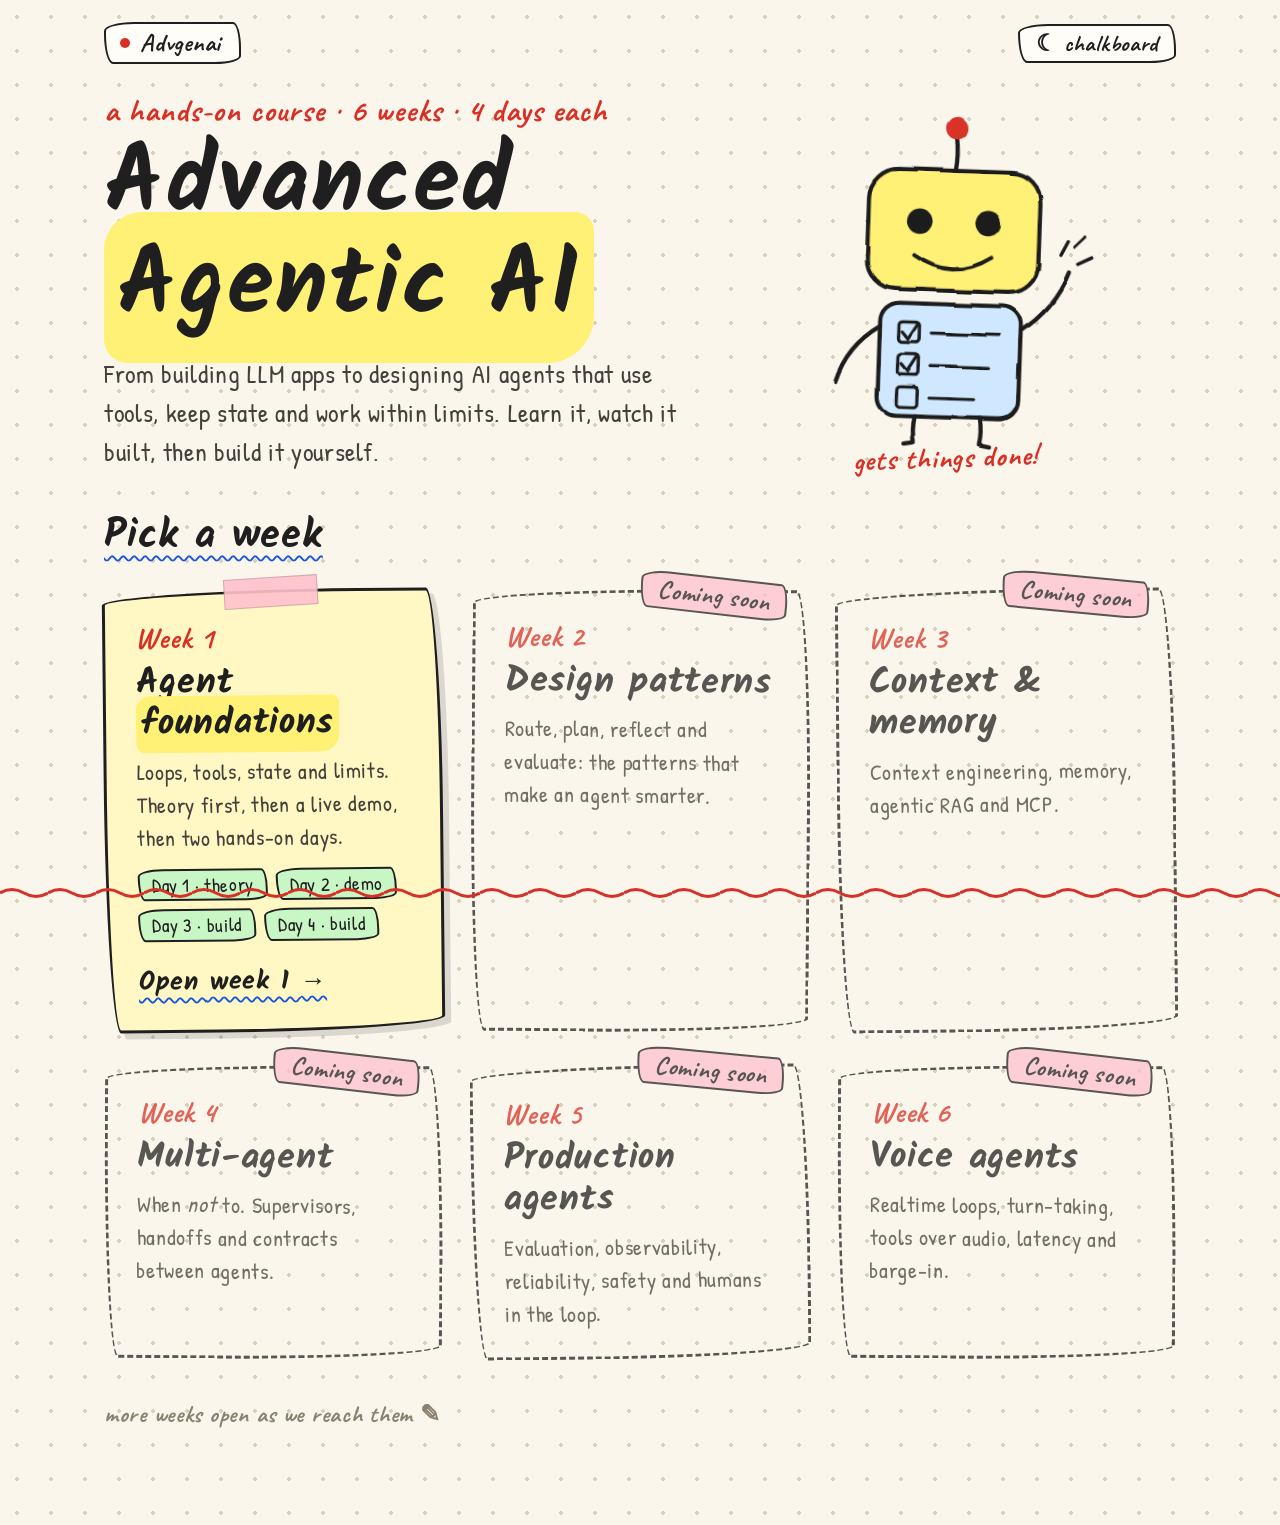
==== index.html @ 11aaff11 "first commit" ====
<!DOCTYPE html>
<html lang="en">
<head>
<meta charset="UTF-8">
<meta name="viewport" content="width=device-width, initial-scale=1">
<title>Advgenai · Advanced Agentic AI</title>
<meta name="description" content="A hands-on course: build AI agents that use tools, keep state and work within limits.">
<link rel="preconnect" href="https://fonts.googleapis.com">
<link rel="preconnect" href="https://fonts.gstatic.com" crossorigin>
<link href="https://fonts.googleapis.com/css2?family=Kalam:wght@400;700&family=Patrick+Hand&family=Caveat:wght@500;700&display=swap" rel="stylesheet">
<link rel="stylesheet" href="assets/css/site.css">
<script>try{if(localStorage.getItem("deck-theme")==="dark")document.documentElement.setAttribute("data-theme","dark")}catch(e){}</script>
</head>
<body>
<!-- makes the robot's lines look hand-drawn -->
<svg width="0" height="0" style="position:absolute" aria-hidden="true"><defs>
  <filter id="rough" x="-5%" y="-5%" width="110%" height="110%">
    <feTurbulence type="fractalNoise" baseFrequency="0.02" numOctaves="2" seed="7" result="noise"/>
    <feDisplacementMap in="SourceGraphic" in2="noise" scale="4" xChannelSelector="R" yChannelSelector="G"/>
  </filter>
</defs></svg>
<div class="wrap">
  <header class="top">
    <a class="brand" href="index.html"><span class="dot"></span>Advgenai</a>
    <button class="theme" id="theme" type="button" aria-label="Switch between paper and chalkboard">☾ chalkboard</button>
  </header>

  <section class="hero">
    <div>
      <p class="note">a hands-on course · 6 weeks · 4 days each</p>
      <h1>Advanced <mark>Agentic AI</mark></h1>
      <p class="lede">From building LLM apps to designing AI agents that use tools, keep state and work within limits. Learn it, watch it built, then build it yourself.</p>
    </div>
    <svg class="doodle" viewBox="0 0 420 440" aria-hidden="true">
      <g filter="url(#rough)">
        <path class="ink" d="M210 52 Q213 72 210 92"/>
        <circle class="fill-r" cx="210" cy="42" r="13"/>
        <rect class="fill-y" x="110" y="92" width="200" height="140" rx="34"/>
        <rect class="ink" x="110" y="92" width="200" height="140" rx="34"/>
        <circle class="dot" cx="170" cy="152" r="15"/>
        <circle class="dot" cx="250" cy="152" r="15"/>
        <path class="ink" d="M165 192 Q210 222 255 192"/>
        <rect class="fill-b" x="128" y="248" width="164" height="132" rx="22"/>
        <rect class="ink" x="128" y="248" width="164" height="132" rx="22"/>
        <rect class="ink" x="150" y="270" width="24" height="24" rx="4" style="stroke-width:4"/>
        <path class="ink" d="M154 282 L161 290 L172 272" style="stroke-width:4"/>
        <line class="ink" x1="188" y1="282" x2="268" y2="282" style="stroke-width:4"/>
        <rect class="ink" x="150" y="308" width="24" height="24" rx="4" style="stroke-width:4"/>
        <path class="ink" d="M154 320 L161 328 L172 310" style="stroke-width:4"/>
        <line class="ink" x1="188" y1="320" x2="256" y2="320" style="stroke-width:4"/>
        <rect class="ink" x="150" y="346" width="24" height="24" rx="4" style="stroke-width:4"/>
        <line class="ink" x1="188" y1="358" x2="240" y2="358" style="stroke-width:4"/>
        <path class="ink" d="M128 276 Q90 300 78 342"/>
        <path class="ink" d="M292 276 Q330 250 346 206"/>
        <path class="ink" d="M336 186 l8 -16 M356 196 l16 -8 M352 176 l12 -12" style="stroke-width:4"/>
        <path class="ink" d="M172 380 Q169 395 172 410 L160 412"/>
        <path class="ink" d="M248 380 Q251 395 248 410 L260 412"/>
      </g>
      <text x="210" y="438" style="font-size:34px;text-anchor:middle" transform="rotate(-4 210 438)">gets things done!</text>
    </svg>
  </section>

  <h2 class="section"><span>Pick a week</span></h2>
  <div class="grid">
    <a class="card ready" href="week-1/index.html">
      <span class="tag">Week 1</span>
      <h3>Agent <mark>foundations</mark></h3>
      <p>Loops, tools, state and limits. Theory first, then a live demo, then two hands-on days.</p>
      <ul class="chips"><li>Day 1 · theory</li><li>Day 2 · demo</li><li>Day 3 · build</li><li>Day 4 · build</li></ul>
      <span class="go">Open week 1 →</span>
    </a>
    <div class="card locked" aria-disabled="true">
      <span class="soon">Coming soon</span>
      <span class="tag">Week 2</span>
      <h3>Design patterns</h3>
      <p>Route, plan, reflect and evaluate: the patterns that make an agent smarter.</p>
    </div>
    <div class="card locked" aria-disabled="true">
      <span class="soon">Coming soon</span>
      <span class="tag">Week 3</span>
      <h3>Context &amp; memory</h3>
      <p>Context engineering, memory, agentic RAG and MCP.</p>
    </div>
    <div class="card locked" aria-disabled="true">
      <span class="soon">Coming soon</span>
      <span class="tag">Week 4</span>
      <h3>Multi-agent</h3>
      <p>When <i>not</i> to. Supervisors, handoffs and contracts between agents.</p>
    </div>
    <div class="card locked" aria-disabled="true">
      <span class="soon">Coming soon</span>
      <span class="tag">Week 5</span>
      <h3>Production agents</h3>
      <p>Evaluation, observability, reliability, safety and humans in the loop.</p>
    </div>
    <div class="card locked" aria-disabled="true">
      <span class="soon">Coming soon</span>
      <span class="tag">Week 6</span>
      <h3>Voice agents</h3>
      <p>Realtime loops, turn-taking, tools over audio, latency and barge-in.</p>
    </div>
  </div>
  <p class="foot">more weeks open as we reach them ✎</p>
</div>
<script src="assets/js/site.js"></script>
</body>
</html>
---- assets/css/site.css ----
/* ===========================================================
   Advgenai site pages (home + week pages): the same hand-drawn
   "sketch" look as the slide decks, in a normal scrolling page.
   Paper by default. The ☾ button switches to the chalkboard.
   =========================================================== */
:root {
  --ls: 0.03em;                    /* letter spacing: a little more than normal, so the handwriting fonts breathe */
  --bg: #faf6ec;
  --text: #1f1f1f;
  --muted: #45413a;
  --soft: #8a8170;
  --dots: #d8cfbd;
  --surface: #fffdf7;
  --line: #1f1f1f;
  --hl-yellow: #fff176;
  --hl-yellow-soft: #fff8c4;
  --hl-pink: #ffc1cc;
  --hl-green: #c8f7c5;
  --hl-blue: #cfe8ff;
  --pen-red: #d93025;
  --pen-blue: #1a56db;
  --colab: #ffa94d;
  --shadow: rgba(31, 31, 31, 0.14);
  --wobble: 255px 15px 225px 15px / 15px 225px 15px 255px;
  --wobble-s: 30px 8px 26px 9px / 9px 26px 8px 30px;
  --font-display: "Kalam", "Comic Sans MS", cursive;
  --font-body: "Patrick Hand", "Comic Sans MS", cursive;
  --font-note: "Caveat", "Comic Sans MS", cursive;
}
:root[data-theme="dark"] {          /* chalkboard */
  --bg: #26332d;
  --text: #f4f1e8;
  --muted: #d3dbd4;
  --soft: #9fb0a4;
  --dots: rgba(255, 255, 255, 0.07);
  --surface: rgba(255, 255, 255, 0.05);
  --line: #f4f1e8;
  --hl-yellow: rgba(255, 241, 118, 0.38);
  --hl-yellow-soft: rgba(255, 241, 118, 0.14);
  --hl-pink: rgba(255, 145, 170, 0.4);
  --hl-green: rgba(140, 240, 150, 0.3);
  --hl-blue: rgba(120, 190, 255, 0.24);
  --pen-red: #ff8a80;
  --pen-blue: #82b1ff;
  --colab: #e8913a;
  --shadow: rgba(0, 0, 0, 0.3);
}

* { box-sizing: border-box; margin: 0; padding: 0; }
html { scroll-behavior: smooth; }
body {
  font-family: var(--font-body); font-size: 22px; line-height: 1.5; letter-spacing: var(--ls); color: var(--text);
  background: radial-gradient(circle, var(--dots) 1.6px, transparent 1.9px) 0 0 / 34px 34px, var(--bg);
  min-height: 100vh;
}
/* the wavy red pen line along the bottom, like the slides */
body::after {
  content: ""; position: fixed; left: 0; right: 0; bottom: 0; height: 14px; pointer-events: none; z-index: 5;
  background: url("data:image/svg+xml,%3Csvg xmlns='http://www.w3.org/2000/svg' width='48' height='14'%3E%3Cpath d='M0 7 Q12 0 24 7 T48 7' fill='none' stroke='%23d93025' stroke-width='3'/%3E%3C/svg%3E") repeat-x;
}
.wrap { max-width: 1120px; margin: 0 auto; padding: 22px 24px 96px; }
a { color: inherit; }
a:focus-visible, button:focus-visible { outline: 3px solid var(--pen-blue); outline-offset: 4px; }

/* ---------- top bar ---------- */
.top { display: flex; justify-content: space-between; align-items: center; gap: 12px; flex-wrap: wrap; }
.brand {
  display: inline-flex; align-items: center; gap: 10px; text-decoration: none; color: var(--text);
  font: 700 25px var(--font-note); letter-spacing: var(--ls);
  border: 2px solid var(--line); border-radius: var(--wobble-s); background: var(--surface); padding: 3px 18px 3px 14px;
}
.brand .dot { width: 10px; height: 10px; border-radius: 50%; background: var(--pen-red); }
.theme {
  font: 700 23px var(--font-note); letter-spacing: var(--ls); cursor: pointer; color: var(--text);
  border: 2px solid var(--line); border-radius: var(--wobble-s); background: var(--surface); padding: 3px 16px;
}
.theme:hover { background: var(--hl-yellow-soft); }

/* ---------- type ---------- */
h1, h2, h3 { font-family: var(--font-display); font-weight: 700; letter-spacing: 0.02em; }
mark {
  background: var(--hl-yellow); color: inherit; padding: 0 0.14em; border-radius: 0.4em 0.2em 0.5em 0.25em;
  -webkit-box-decoration-break: clone; box-decoration-break: clone;
}
.note { font: 700 32px var(--font-note); letter-spacing: var(--ls); color: var(--pen-red); }
.lede { font-size: 26px; color: var(--muted); max-width: 640px; margin-top: 14px; }
.section { font-size: 40px; margin: 38px 0 20px; line-height: 1.15; }
.section span { text-decoration: underline wavy var(--pen-blue); text-decoration-thickness: 2px; text-underline-offset: 8px; }

/* ---------- hero ---------- */
.hero { display: grid; grid-template-columns: 1.35fr 1fr; gap: 20px; align-items: center; padding: 26px 0 4px; }
.hero h1 { font-size: clamp(46px, 7.4vw, 96px); line-height: 1.08; margin-top: 4px; }
.hero .doodle { width: min(100%, 360px); height: auto; justify-self: center; display: block; transform: rotate(2deg); }
.hero.small { grid-template-columns: 1fr auto; }
.hero.small h1 { font-size: clamp(40px, 6vw, 72px); }
.hero.small .doodle { width: 190px; }
.back { display: inline-block; margin: 6px 0 4px; font: 700 26px var(--font-note); letter-spacing: var(--ls); color: var(--pen-blue); text-decoration: none; }
.back:hover { text-decoration: underline wavy; }

/* ---------- cards ---------- */
.grid { display: grid; gap: 34px 28px; grid-template-columns: repeat(auto-fit, minmax(300px, 1fr)); padding-top: 10px; }
.days { grid-template-columns: repeat(auto-fit, minmax(420px, 1fr)); }
.card {
  position: relative; display: flex; flex-direction: column; gap: 10px; padding: 30px 30px 26px;
  background: var(--surface); border: 3px solid var(--line); border-radius: var(--wobble);
  color: var(--text); text-decoration: none; transition: transform 0.18s, box-shadow 0.18s;
  box-shadow: 6px 6px 0 var(--shadow);
}
.grid > .card:nth-child(odd) { transform: rotate(-0.6deg); }
.grid > .card:nth-child(even) { transform: rotate(0.5deg); }
.card.ready { background: var(--hl-yellow-soft); }
.card.ready::before {                       /* a strip of tape holding the card up */
  content: ""; position: absolute; top: -15px; left: 50%; width: 92px; height: 28px; transform: translateX(-50%) rotate(-3deg);
  background: var(--hl-pink); border: 1px solid rgba(0, 0, 0, 0.18); opacity: 0.9;
}
a.card.ready:hover, .card.ready:hover { transform: rotate(0deg) translateY(-5px); box-shadow: 9px 11px 0 var(--shadow); }
.card .tag { font: 700 30px var(--font-note); letter-spacing: var(--ls); color: var(--pen-red); line-height: 1; }
.card h3 { font-size: 36px; line-height: 1.15; }
.card p { font-size: 22px; color: var(--muted); }
.chips { list-style: none; display: flex; flex-wrap: wrap; gap: 8px; margin-top: 4px; }
.chips li { border: 2px solid var(--line); border-radius: var(--wobble-s); background: var(--hl-green); padding: 0 12px; font-size: 19px; }
.go { margin-top: auto; padding-top: 10px; font: 700 26px var(--font-display); letter-spacing: var(--ls); text-decoration: underline wavy var(--pen-blue); text-decoration-thickness: 2px; text-underline-offset: 7px; }

/* locked: not clickable, dashed and faded, with a "coming soon" sticker */
.card.locked { background: transparent; border-style: dashed; box-shadow: none; opacity: 0.74; cursor: not-allowed; }
.soon {
  position: absolute; top: -16px; right: 20px; transform: rotate(6deg); padding: 1px 16px;
  font: 700 25px var(--font-note); letter-spacing: var(--ls); color: var(--text);
  background: var(--hl-pink); border: 2px solid var(--line); border-radius: var(--wobble-s);
}

/* ---------- buttons ---------- */
.actions { display: flex; flex-wrap: wrap; gap: 14px; margin-top: 12px; }
.btn {
  display: inline-flex; align-items: center; gap: 8px; padding: 8px 22px; text-decoration: none; color: var(--text);
  font: 700 22px var(--font-display); letter-spacing: var(--ls); white-space: nowrap;
  border: 3px solid var(--line); border-radius: var(--wobble-s); box-shadow: 3px 3px 0 var(--line);
  transition: transform 0.14s, box-shadow 0.14s;
}
.btn.deck { background: var(--hl-yellow); }
.btn.colab { background: var(--colab); }
a.btn:hover { transform: translate(-2px, -2px) rotate(-1deg); box-shadow: 5px 5px 0 var(--line); }
a.btn:active { transform: translate(2px, 2px); box-shadow: 1px 1px 0 var(--line); }
.btn.off { opacity: 0.5; border-style: dashed; box-shadow: none; background: transparent; cursor: not-allowed; user-select: none; }

/* ---------- how-to box + footer ---------- */
.howto {
  margin-top: 46px; padding: 20px 28px; background: var(--hl-blue); border: 3px dashed var(--line); border-radius: var(--wobble);
}
.howto h3 { font-size: 30px; margin-bottom: 6px; }
.howto ol { padding-left: 28px; font-size: 22px; }
.howto li { margin: 4px 0; }
code { font-family: Consolas, "Courier New", monospace; font-size: 0.85em; letter-spacing: 0; background: var(--surface); border: 1px solid var(--line); border-radius: 6px; padding: 0 6px; }
.foot { margin-top: 40px; font: 700 24px var(--font-note); letter-spacing: var(--ls); color: var(--soft); }

/* ---------- doodle (the robot) ---------- */
.doodle { overflow: visible; }
.doodle .ink { fill: none; stroke: var(--text); stroke-width: 5; stroke-linecap: round; stroke-linejoin: round; }
.doodle .fill-y { fill: var(--hl-yellow); }
.doodle .fill-b { fill: var(--hl-blue); }
.doodle .fill-r { fill: var(--pen-red); }
.doodle .dot { fill: var(--text); }
.doodle text { font-family: var(--font-note); font-weight: 700; fill: var(--pen-red); letter-spacing: var(--ls); }

/* ---------- phones ---------- */
@media (max-width: 760px) {
  body { font-size: 20px; }
  .wrap { padding: 16px 16px 90px; }
  .hero, .hero.small { grid-template-columns: 1fr; }
  .hero .doodle { width: 220px; }
  .hero.small .doodle { display: none; }
  .days { grid-template-columns: 1fr; }
  .card { padding: 26px 22px 22px; }
  .card h3 { font-size: 32px; }
  .btn { font-size: 20px; padding: 8px 18px; }
}
@media (prefers-reduced-motion: reduce) { * { transition: none !important; scroll-behavior: auto !important; } }
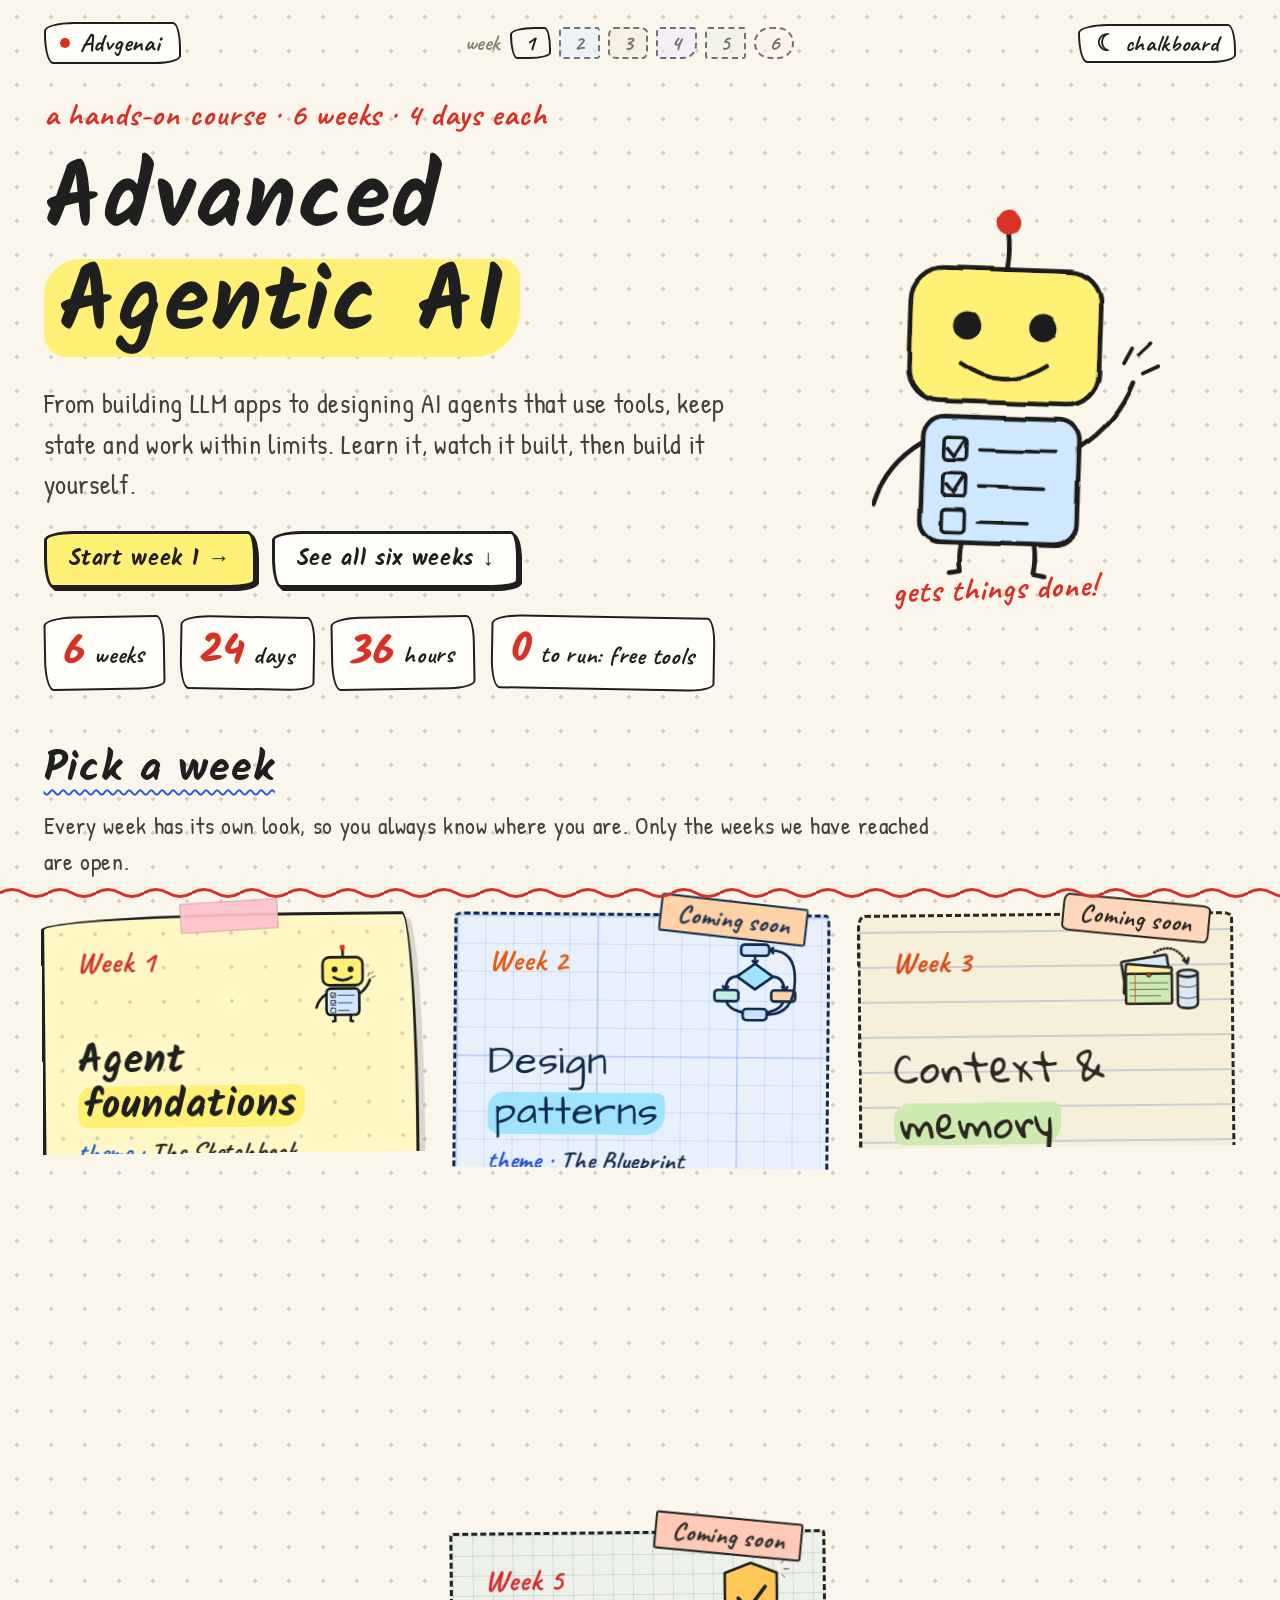
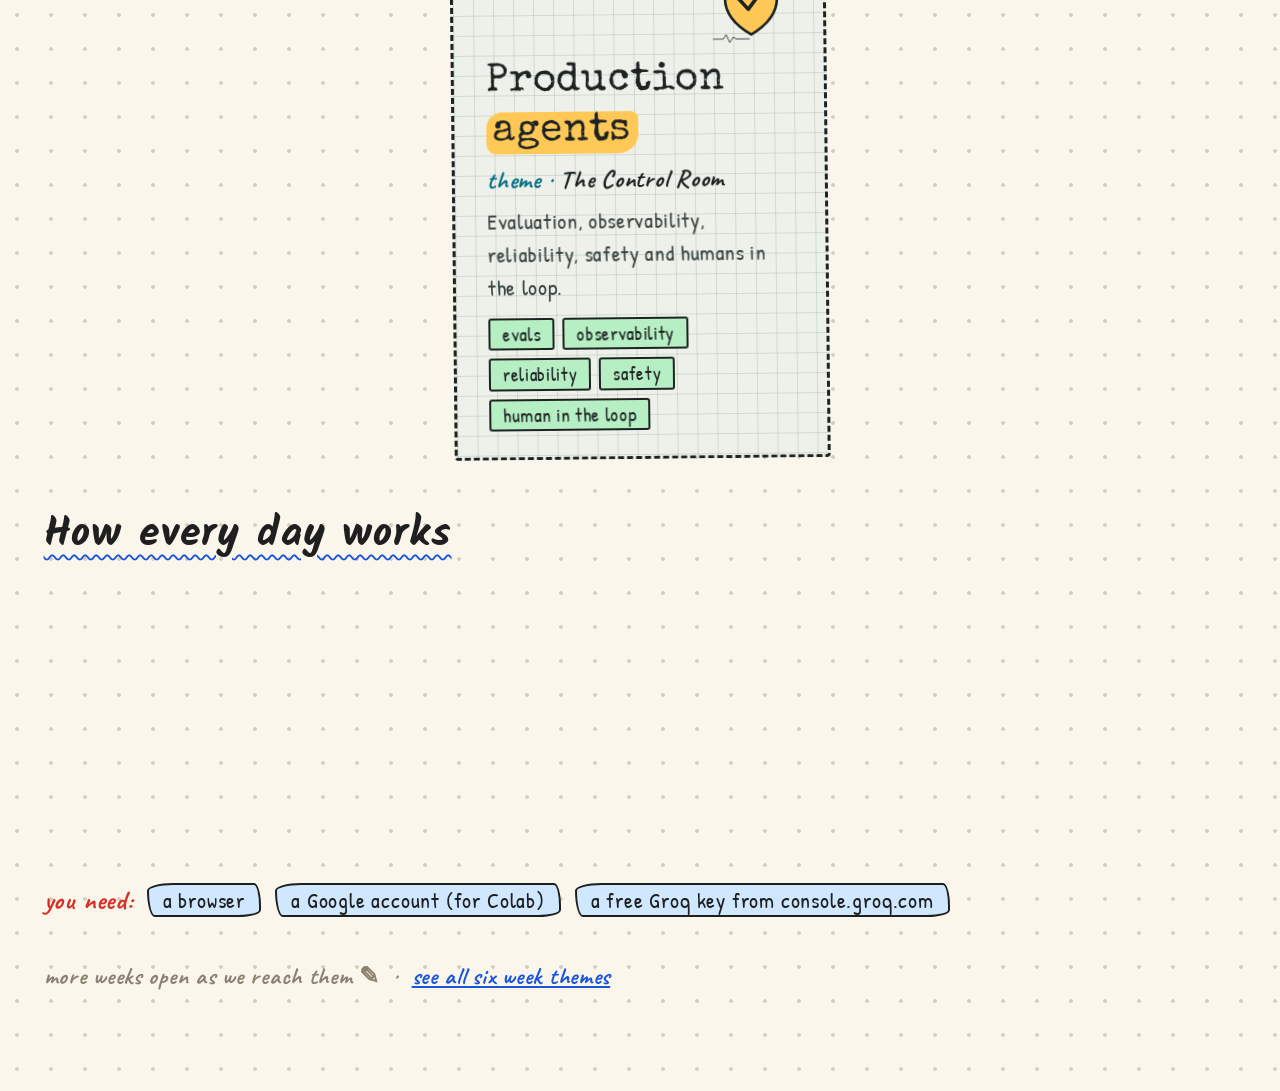
==== commit 39f134ea: "Add WEEK_RECIPE.md and themes.html for course week structure and design" ====
--- a/index.html
+++ b/index.html
@@ -4,15 +4,16 @@
 <meta charset="UTF-8">
 <meta name="viewport" content="width=device-width, initial-scale=1">
 <title>Advgenai · Advanced Agentic AI</title>
-<meta name="description" content="A hands-on course: build AI agents that use tools, keep state and work within limits.">
+<meta name="description" content="A hands-on course: build AI agents that use tools, keep state and work within limits. Six weeks, four days each.">
 <link rel="preconnect" href="https://fonts.googleapis.com">
 <link rel="preconnect" href="https://fonts.gstatic.com" crossorigin>
-<link href="https://fonts.googleapis.com/css2?family=Kalam:wght@400;700&family=Patrick+Hand&family=Caveat:wght@500;700&display=swap" rel="stylesheet">
+<link href="https://fonts.googleapis.com/css2?family=Kalam:wght@400;700&family=Patrick+Hand&family=Caveat:wght@500;700&family=Architects+Daughter&family=Gloria+Hallelujah&family=Permanent+Marker&family=Special+Elite&family=Gochi+Hand&display=swap" rel="stylesheet">
 <link rel="stylesheet" href="assets/css/site.css">
+<link rel="stylesheet" href="assets/css/themes.css">
 <script>try{if(localStorage.getItem("deck-theme")==="dark")document.documentElement.setAttribute("data-theme","dark")}catch(e){}</script>
 </head>
 <body>
-<!-- makes the robot's lines look hand-drawn -->
+<!-- makes the doodles' lines look hand-drawn -->
 <svg width="0" height="0" style="position:absolute" aria-hidden="true"><defs>
   <filter id="rough" x="-5%" y="-5%" width="110%" height="110%">
     <feTurbulence type="fractalNoise" baseFrequency="0.02" numOctaves="2" seed="7" result="noise"/>
@@ -22,6 +23,7 @@
 <div class="wrap">
   <header class="top">
     <a class="brand" href="index.html"><span class="dot"></span>Advgenai</a>
+    <nav class="weeks-nav" aria-label="Weeks"><span class="label">week</span><a class="wpill" data-week="1" href="week-1/index.html" title="Week 1 · Agent foundations">1</a><span class="wpill off" data-week="2" aria-disabled="true" title="Week 2 · Design patterns (coming soon)">2</span><span class="wpill off" data-week="3" aria-disabled="true" title="Week 3 · Context &amp; memory (coming soon)">3</span><span class="wpill off" data-week="4" aria-disabled="true" title="Week 4 · Multi-agent (coming soon)">4</span><span class="wpill off" data-week="5" aria-disabled="true" title="Week 5 · Production agents (coming soon)">5</span><span class="wpill off" data-week="6" aria-disabled="true" title="Week 6 · Voice agents (coming soon)">6</span></nav>
     <button class="theme" id="theme" type="button" aria-label="Switch between paper and chalkboard">☾ chalkboard</button>
   </header>
 
@@ -30,6 +32,16 @@
       <p class="note">a hands-on course · 6 weeks · 4 days each</p>
       <h1>Advanced <mark>Agentic AI</mark></h1>
       <p class="lede">From building LLM apps to designing AI agents that use tools, keep state and work within limits. Learn it, watch it built, then build it yourself.</p>
+      <div class="cta">
+        <a class="btn deck" href="week-1/index.html">Start week 1 →</a>
+        <a class="btn plain" href="#weeks">See all six weeks ↓</a>
+      </div>
+      <div class="stats">
+        <span class="stat"><b>6</b> weeks</span>
+        <span class="stat"><b>24</b> days</span>
+        <span class="stat"><b>36</b> hours</span>
+        <span class="stat"><b>0</b> to run: free tools</span>
+      </div>
     </div>
     <svg class="doodle" viewBox="0 0 420 440" aria-hidden="true">
       <g filter="url(#rough)">
@@ -60,47 +72,97 @@
     </svg>
   </section>
 
-  <h2 class="section"><span>Pick a week</span></h2>
+  <h2 class="section" id="weeks"><span>Pick a week</span></h2>
+  <p class="section-note">Every week has its own look, so you always know where you are. Only the weeks we have reached are open.</p>
   <div class="grid">
-    <a class="card ready" href="week-1/index.html">
-      <span class="tag">Week 1</span>
+    <a class="card ready" data-week="1" href="week-1/index.html">
+      <div class="head"><span class="tag">Week 1</span><span class="icon"><svg class="doodle" viewBox="0 0 420 440" aria-hidden="true">
+      <g filter="url(#rough)">
+        <path class="ink" d="M210 52 Q213 72 210 92"/>
+        <circle class="fill-r" cx="210" cy="42" r="13"/>
+        <rect class="fill-y" x="110" y="92" width="200" height="140" rx="34"/>
+        <rect class="ink" x="110" y="92" width="200" height="140" rx="34"/>
+        <circle class="dot" cx="170" cy="152" r="15"/>
+        <circle class="dot" cx="250" cy="152" r="15"/>
+        <path class="ink" d="M165 192 Q210 222 255 192"/>
+        <rect class="fill-b" x="128" y="248" width="164" height="132" rx="22"/>
+        <rect class="ink" x="128" y="248" width="164" height="132" rx="22"/>
+        <rect class="ink" x="150" y="270" width="24" height="24" rx="4" style="stroke-width:4"/>
+        <path class="ink" d="M154 282 L161 290 L172 272" style="stroke-width:4"/>
+        <line class="ink" x1="188" y1="282" x2="268" y2="282" style="stroke-width:4"/>
+        <rect class="ink" x="150" y="308" width="24" height="24" rx="4" style="stroke-width:4"/>
+        <path class="ink" d="M154 320 L161 328 L172 310" style="stroke-width:4"/>
+        <line class="ink" x1="188" y1="320" x2="256" y2="320" style="stroke-width:4"/>
+        <rect class="ink" x="150" y="346" width="24" height="24" rx="4" style="stroke-width:4"/>
+        <line class="ink" x1="188" y1="358" x2="240" y2="358" style="stroke-width:4"/>
+        <path class="ink" d="M128 276 Q90 300 78 342"/>
+        <path class="ink" d="M292 276 Q330 250 346 206"/>
+        <path class="ink" d="M336 186 l8 -16 M356 196 l16 -8 M352 176 l12 -12" style="stroke-width:4"/>
+        <path class="ink" d="M172 380 Q169 395 172 410 L160 412"/>
+        <path class="ink" d="M248 380 Q251 395 248 410 L260 412"/>
+      </g>
+      <text x="210" y="438" style="font-size:34px;text-anchor:middle" transform="rotate(-4 210 438)">gets things done!</text>
+    </svg></span></div>
       <h3>Agent <mark>foundations</mark></h3>
+      <p class="theme-line">theme · <b>The Sketchbook</b></p>
       <p>Loops, tools, state and limits. Theory first, then a live demo, then two hands-on days.</p>
-      <ul class="chips"><li>Day 1 · theory</li><li>Day 2 · demo</li><li>Day 3 · build</li><li>Day 4 · build</li></ul>
+      <ul class="chips"><li>LLM → workflow → agent</li><li>tools</li><li>state &amp; limits</li><li>retries</li><li>citations</li></ul>
       <span class="go">Open week 1 →</span>
     </a>
-    <div class="card locked" aria-disabled="true">
+    <div class="card locked" data-week="2" aria-disabled="true">
       <span class="soon">Coming soon</span>
-      <span class="tag">Week 2</span>
-      <h3>Design patterns</h3>
+      <div class="head"><span class="tag">Week 2</span><span class="icon"><svg class="doodle" viewBox="0 0 420 440" aria-hidden="true"><g filter="url(#rough)"><rect class="fill-b" x="140" y="18" width="140" height="56" rx="18"/><rect class="ink" x="140" y="18" width="140" height="56" rx="18"/><path class="ink" d="M210 74 L210 112"/><path class="ink" d="M198 100 L210 114 L222 100"/><path class="fill-y" d="M210 114 L300 178 L210 242 L120 178 Z"/><path class="ink" d="M210 114 L300 178 L210 242 L120 178 Z"/><path class="ink" d="M120 178 Q70 180 62 240"/><path class="ink" d="M50 228 L62 244 L76 230"/><path class="ink" d="M300 178 Q350 180 358 240"/><path class="ink" d="M346 228 L358 244 L372 230"/><rect class="fill-g" x="8" y="246" width="120" height="56" rx="16"/><rect class="ink" x="8" y="246" width="120" height="56" rx="16"/><rect class="fill-p" x="292" y="246" width="120" height="56" rx="16"/><rect class="ink" x="292" y="246" width="120" height="56" rx="16"/><path class="ink" d="M68 302 Q78 344 160 360"/><path class="ink" d="M352 302 Q342 344 260 360"/><rect class="fill-b" x="150" y="340" width="120" height="56" rx="18"/><rect class="ink" x="150" y="340" width="120" height="56" rx="18"/><path class="ink" d="M270 368 Q410 368 410 190 Q410 46 290 46"/><path class="ink" d="M300 34 L286 46 L300 60"/></g><text x="210" y="52" style="font-size:28px;text-anchor:middle">task</text><text x="210" y="188" style="font-size:28px;text-anchor:middle">route</text><text x="68" y="284" style="font-size:28px;text-anchor:middle">plan</text><text x="352" y="284" style="font-size:28px;text-anchor:middle">tools</text><text x="210" y="376" style="font-size:28px;text-anchor:middle">reflect</text><text x="210" y="434" style="font-size:34px;text-anchor:middle" transform="rotate(-3 210 434)">patterns, not magic!</text></svg></span></div>
+      <h3>Design <mark>patterns</mark></h3>
+      <p class="theme-line">theme · <b>The Blueprint</b></p>
       <p>Route, plan, reflect and evaluate: the patterns that make an agent smarter.</p>
+      <ul class="chips"><li>routing</li><li>planning</li><li>reflection</li><li>evaluation</li></ul>
     </div>
-    <div class="card locked" aria-disabled="true">
+    <div class="card locked" data-week="3" aria-disabled="true">
       <span class="soon">Coming soon</span>
-      <span class="tag">Week 3</span>
-      <h3>Context &amp; memory</h3>
+      <div class="head"><span class="tag">Week 3</span><span class="icon"><svg class="doodle" viewBox="0 0 420 440" aria-hidden="true"><g filter="url(#rough)" transform="translate(0 24)"><g transform="rotate(-9 160 190)"><rect class="fill-b" x="40" y="70" width="230" height="150" rx="10"/><rect class="ink" x="40" y="70" width="230" height="150" rx="10"/></g><g transform="rotate(5 160 190)"><rect class="fill-g" x="40" y="110" width="230" height="150" rx="10"/><rect class="ink" x="40" y="110" width="230" height="150" rx="10"/></g><rect class="fill-y" x="46" y="150" width="230" height="150" rx="10"/><rect class="ink" x="46" y="150" width="230" height="150" rx="10"/><path class="ink" d="M66 196 H256 M66 228 H256 M66 260 H220" style="stroke-width:3"/><path class="ink" d="M92 150 V300" style="stroke:var(--pen-red);stroke-width:4"/><circle class="fill-r" cx="161" cy="156" r="11"/><circle class="ink" cx="161" cy="156" r="11" style="stroke-width:4"/><path class="fill-b" d="M305 150 V300 Q305 324 355 324 Q405 324 405 300 V150 Z"/><path class="ink" d="M305 150 V300 Q305 324 355 324 Q405 324 405 300 V150"/><ellipse class="fill-b" cx="355" cy="150" rx="50" ry="18"/><ellipse class="ink" cx="355" cy="150" rx="50" ry="18"/><path class="ink" d="M305 208 Q355 232 405 208 M305 264 Q355 288 405 264" style="stroke-width:4"/><path class="ink" d="M190 44 Q290 -14 352 96" style="stroke-dasharray:3 14"/><path class="ink" d="M334 84 L354 100 L360 74"/></g><text x="210" y="434" style="font-size:34px;text-anchor:middle" transform="rotate(-3 210 434)">remembers!</text></svg></span></div>
+      <h3>Context &amp; <mark>memory</mark></h3>
+      <p class="theme-line">theme · <b>The Index Cards</b></p>
       <p>Context engineering, memory, agentic RAG and MCP.</p>
+      <ul class="chips"><li>context engineering</li><li>memory</li><li>agentic RAG</li><li>MCP</li></ul>
     </div>
-    <div class="card locked" aria-disabled="true">
+    <div class="card locked" data-week="4" aria-disabled="true">
       <span class="soon">Coming soon</span>
-      <span class="tag">Week 4</span>
-      <h3>Multi-agent</h3>
+      <div class="head"><span class="tag">Week 4</span><span class="icon"><svg class="doodle" viewBox="0 0 420 440" aria-hidden="true"><g filter="url(#rough)"><path class="ink" d="M180 157 L114 284"/><path class="ink" d="M240 157 L306 284"/><path class="ink" d="M142 336 L278 336"/><line class="ink" x1="210" y1="36" x2="210" y2="14"/><circle class="fill-r" cx="210" cy="10" r="10"/><circle class="fill-y" cx="210" cy="100" r="64"/><circle class="ink" cx="210" cy="100" r="64"/><circle class="dot" cx="188" cy="92" r="9"/><circle class="dot" cx="232" cy="92" r="9"/><path class="ink" d="M184 122 Q210 146 236 122"/><circle class="fill-b" cx="90" cy="336" r="52"/><circle class="ink" cx="90" cy="336" r="52"/><circle class="dot" cx="72" cy="328" r="7"/><circle class="dot" cx="108" cy="328" r="7"/><path class="ink" d="M70 352 Q90 368 110 352" style="stroke-width:4"/><circle class="fill-g" cx="330" cy="336" r="52"/><circle class="ink" cx="330" cy="336" r="52"/><circle class="dot" cx="312" cy="328" r="7"/><circle class="dot" cx="348" cy="328" r="7"/><path class="ink" d="M310 352 Q330 368 350 352" style="stroke-width:4"/><ellipse class="fill-p" cx="210" cy="250" rx="42" ry="26"/><ellipse class="ink" cx="210" cy="250" rx="42" ry="26" style="stroke-width:4"/><path class="ink" d="M196 272 L188 290 L214 276" style="stroke-width:4"/><circle class="dot" cx="190" cy="250" r="4.5"/><circle class="dot" cx="210" cy="250" r="4.5"/><circle class="dot" cx="230" cy="250" r="4.5"/></g><text x="210" y="434" style="font-size:34px;text-anchor:middle" transform="rotate(-3 210 434)">teamwork!</text></svg></span></div>
+      <h3><mark>Multi</mark>-agent</h3>
+      <p class="theme-line">theme · <b>The Sticky Wall</b></p>
       <p>When <i>not</i> to. Supervisors, handoffs and contracts between agents.</p>
+      <ul class="chips"><li>when not to</li><li>supervisors</li><li>handoffs</li><li>contracts</li></ul>
     </div>
-    <div class="card locked" aria-disabled="true">
+    <div class="card locked" data-week="5" aria-disabled="true">
       <span class="soon">Coming soon</span>
-      <span class="tag">Week 5</span>
-      <h3>Production agents</h3>
+      <div class="head"><span class="tag">Week 5</span><span class="icon"><svg class="doodle" viewBox="0 0 420 440" aria-hidden="true"><g filter="url(#rough)"><path class="fill-y" d="M210 30 L340 80 L340 206 Q340 312 210 388 Q80 312 80 206 L80 80 Z"/><path class="ink" d="M210 30 L340 80 L340 206 Q340 312 210 388 Q80 312 80 206 L80 80 Z"/><path class="ink" d="M146 206 L196 262 L282 148" style="stroke-width:18"/><path class="ink" d="M362 34 l14 -14 M376 62 l24 0 M366 90 l14 14" style="stroke-width:4"/><path class="ink" d="M20 410 L70 410 L84 388 L102 428 L120 400 L134 410 L200 410" style="stroke-width:4"/></g><text x="210" y="434" style="font-size:34px;text-anchor:middle" transform="rotate(-3 210 434)">safe to ship!</text></svg></span></div>
+      <h3>Production <mark>agents</mark></h3>
+      <p class="theme-line">theme · <b>The Control Room</b></p>
       <p>Evaluation, observability, reliability, safety and humans in the loop.</p>
+      <ul class="chips"><li>evals</li><li>observability</li><li>reliability</li><li>safety</li><li>human in the loop</li></ul>
     </div>
-    <div class="card locked" aria-disabled="true">
+    <div class="card locked" data-week="6" aria-disabled="true">
       <span class="soon">Coming soon</span>
-      <span class="tag">Week 6</span>
-      <h3>Voice agents</h3>
+      <div class="head"><span class="tag">Week 6</span><span class="icon"><svg class="doodle" viewBox="0 0 420 440" aria-hidden="true"><g filter="url(#rough)"><rect class="fill-y" x="160" y="24" width="100" height="190" rx="50"/><rect class="ink" x="160" y="24" width="100" height="190" rx="50"/><path class="ink" d="M160 84 H260 M160 120 H260 M160 156 H260" style="stroke-width:3"/><path class="ink" d="M118 160 Q118 266 210 266 Q302 266 302 160"/><path class="ink" d="M210 266 V350"/><rect class="fill-b" x="140" y="350" width="140" height="28" rx="12"/><rect class="ink" x="140" y="350" width="140" height="28" rx="12"/><path class="ink" d="M92 106 Q68 148 92 190"/><path class="ink" d="M60 82 Q22 148 60 214"/><path class="ink" d="M328 106 Q352 148 328 190"/><path class="ink" d="M360 82 Q398 148 360 214"/></g><text x="210" y="434" style="font-size:34px;text-anchor:middle" transform="rotate(-3 210 434)">can talk!</text></svg></span></div>
+      <h3><mark>Voice</mark> agents</h3>
+      <p class="theme-line">theme · <b>The Recording Booth</b></p>
       <p>Realtime loops, turn-taking, tools over audio, latency and barge-in.</p>
+      <ul class="chips"><li>realtime loops</li><li>turn-taking</li><li>tools over audio</li><li>latency</li><li>barge-in</li></ul>
     </div>
   </div>
-  <p class="foot">more weeks open as we reach them ✎</p>
+
+  <h2 class="section"><span>How every day works</span></h2>
+  <div class="steps">
+    <div class="step"><span class="n">1</span><h3>Open the deck</h3>
+      <p>Follow the slides. Arrow keys move, <code>F</code> is fullscreen, <code>Q</code> shows the questions people usually ask, <code>T</code> switches paper and chalkboard.</p></div>
+    <div class="step"><span class="n">2</span><h3>Open in Colab</h3>
+      <p>One click opens the day's notebook in Google Colab. Nothing to install on your computer.</p></div>
+    <div class="step"><span class="n">3</span><h3>Run it top to bottom</h3>
+      <p>Add your key once under 🔑 <b>Secrets</b> (name it <code>GROQ_API_KEY</code>), then run the cells in order and read what prints.</p></div>
+  </div>
+  <p class="needs">you need: <span class="pill">a browser</span><span class="pill">a Google account (for Colab)</span><span class="pill">a free Groq key from console.groq.com</span></p>
+
+  <p class="foot">more weeks open as we reach them ✎ &nbsp;·&nbsp; <a href="themes.html">see all six week themes</a></p>
 </div>
 <script src="assets/js/site.js"></script>
 </body>
--- a/assets/css/site.css
+++ b/assets/css/site.css
@@ -1,17 +1,22 @@
 /* ===========================================================
-   Advgenai site pages (home + week pages): the same hand-drawn
-   "sketch" look as the slide decks, in a normal scrolling page.
+   Advgenai site pages (home, week pages, theme gallery): the same
+   hand-drawn "sketch" look as the slide decks, in a wide scrolling page.
    Paper by default. The ☾ button switches to the chalkboard.
+
+   Every week has its own look: see themes.css (loaded after this file).
+   This file only USES the theme variables, so it never changes per week.
    =========================================================== */
 :root {
   --ls: 0.03em;                    /* letter spacing: a little more than normal, so the handwriting fonts breathe */
+  --page-max: 1600px;              /* page width: raise it for a wider page */
+
+  /* Week 1 (The Sketchbook) is the default. themes.css overrides these per week. */
   --bg: #faf6ec;
   --text: #1f1f1f;
   --muted: #45413a;
   --soft: #8a8170;
   --dots: #d8cfbd;
   --surface: #fffdf7;
-  --line: #1f1f1f;
   --hl-yellow: #fff176;
   --hl-yellow-soft: #fff8c4;
   --hl-pink: #ffc1cc;
@@ -26,6 +31,13 @@
   --font-display: "Kalam", "Comic Sans MS", cursive;
   --font-body: "Patrick Hand", "Comic Sans MS", cursive;
   --font-note: "Caveat", "Comic Sans MS", cursive;
+  --dw: 700;                                                        /* display font weight (single-weight fonts use 400) */
+  --dlh: 1.12;                                                      /* display line height (tall handwriting fonts need more) */
+  --paper: radial-gradient(circle, var(--dots) 1.6px, transparent 1.9px);
+  --paper-size: 34px 34px;
+  --tape: var(--hl-pink);                                           /* the strip of tape on a ready card */
+  --edge: url("data:image/svg+xml,%3Csvg xmlns='http://www.w3.org/2000/svg' width='48' height='14'%3E%3Cpath d='M0 7 Q12 0 24 7 T48 7' fill='none' stroke='%23d93025' stroke-width='3'/%3E%3C/svg%3E") repeat-x;
+  --edge-h: 14px;                                                   /* the line along the bottom of the screen */
 }
 :root[data-theme="dark"] {          /* chalkboard */
   --bg: #26332d;
@@ -34,7 +46,6 @@
   --soft: #9fb0a4;
   --dots: rgba(255, 255, 255, 0.07);
   --surface: rgba(255, 255, 255, 0.05);
-  --line: #f4f1e8;
   --hl-yellow: rgba(255, 241, 118, 0.38);
   --hl-yellow-soft: rgba(255, 241, 118, 0.14);
   --hl-pink: rgba(255, 145, 170, 0.4);
@@ -50,128 +61,263 @@
 html { scroll-behavior: smooth; }
 body {
   font-family: var(--font-body); font-size: 22px; line-height: 1.5; letter-spacing: var(--ls); color: var(--text);
-  background: radial-gradient(circle, var(--dots) 1.6px, transparent 1.9px) 0 0 / 34px 34px, var(--bg);
+  background-color: var(--bg); background-image: var(--paper); background-size: var(--paper-size);
   min-height: 100vh;
 }
-/* the wavy red pen line along the bottom, like the slides */
+/* the line along the bottom: a red wave on week 1, hazard tape on week 5, sound bars on week 6 ... */
 body::after {
-  content: ""; position: fixed; left: 0; right: 0; bottom: 0; height: 14px; pointer-events: none; z-index: 5;
-  background: url("data:image/svg+xml,%3Csvg xmlns='http://www.w3.org/2000/svg' width='48' height='14'%3E%3Cpath d='M0 7 Q12 0 24 7 T48 7' fill='none' stroke='%23d93025' stroke-width='3'/%3E%3C/svg%3E") repeat-x;
-}
-.wrap { max-width: 1120px; margin: 0 auto; padding: 22px 24px 96px; }
+  content: ""; position: fixed; left: 0; right: 0; bottom: 0; height: var(--edge-h); pointer-events: none; z-index: 5;
+  background: var(--edge);
+}
+.wrap { max-width: var(--page-max); margin: 0 auto; padding: 22px clamp(18px, 3.4vw, 56px) 100px; }
 a { color: inherit; }
 a:focus-visible, button:focus-visible { outline: 3px solid var(--pen-blue); outline-offset: 4px; }
 
 /* ---------- top bar ---------- */
-.top { display: flex; justify-content: space-between; align-items: center; gap: 12px; flex-wrap: wrap; }
+.top { display: flex; justify-content: space-between; align-items: center; gap: 14px 22px; flex-wrap: wrap; }
 .brand {
   display: inline-flex; align-items: center; gap: 10px; text-decoration: none; color: var(--text);
   font: 700 25px var(--font-note); letter-spacing: var(--ls);
-  border: 2px solid var(--line); border-radius: var(--wobble-s); background: var(--surface); padding: 3px 18px 3px 14px;
+  border: 2px solid var(--text); border-radius: var(--wobble-s); background: var(--surface); padding: 3px 18px 3px 14px;
 }
 .brand .dot { width: 10px; height: 10px; border-radius: 50%; background: var(--pen-red); }
 .theme {
   font: 700 23px var(--font-note); letter-spacing: var(--ls); cursor: pointer; color: var(--text);
-  border: 2px solid var(--line); border-radius: var(--wobble-s); background: var(--surface); padding: 3px 16px;
+  border: 2px solid var(--text); border-radius: var(--wobble-s); background: var(--surface); padding: 3px 16px;
 }
 .theme:hover { background: var(--hl-yellow-soft); }
 
+/* the six week pills: each wears its own week's colours */
+.weeks-nav { display: flex; gap: 8px; flex-wrap: wrap; align-items: center; }
+.weeks-nav .label { font: 700 22px var(--font-note); letter-spacing: var(--ls); color: var(--soft); margin-right: 2px; }
+.wpill {
+  font: 700 22px var(--font-note); letter-spacing: var(--ls); line-height: 1.3; text-decoration: none;
+  color: var(--text); background: var(--bg); border: 2px solid var(--text); border-radius: var(--wobble-s); padding: 0 13px;
+}
+.wpill.cur { background: var(--hl-yellow); box-shadow: 3px 3px 0 var(--text); }
+a.wpill:hover { background: var(--hl-yellow-soft); transform: translateY(-2px); }
+.wpill.off { border-style: dashed; opacity: 0.62; cursor: not-allowed; }
+
 /* ---------- type ---------- */
-h1, h2, h3 { font-family: var(--font-display); font-weight: 700; letter-spacing: 0.02em; }
+h1, h2, h3 { font-family: var(--font-display); font-weight: var(--dw); letter-spacing: 0.02em; line-height: var(--dlh); }
 mark {
   background: var(--hl-yellow); color: inherit; padding: 0 0.14em; border-radius: 0.4em 0.2em 0.5em 0.25em;
   -webkit-box-decoration-break: clone; box-decoration-break: clone;
 }
-.note { font: 700 32px var(--font-note); letter-spacing: var(--ls); color: var(--pen-red); }
-.lede { font-size: 26px; color: var(--muted); max-width: 640px; margin-top: 14px; }
-.section { font-size: 40px; margin: 38px 0 20px; line-height: 1.15; }
+/* in headings the highlighter is a slim band around the word instead of the font's full height */
+h1 mark, h2 mark, h3 mark, .big mark {
+  display: inline-block; line-height: 0.95; padding: 0.03em 0.16em 0.08em;
+}
+.note { position: relative; z-index: 1; font: 700 32px var(--font-note); letter-spacing: var(--ls); color: var(--pen-red); }   /* z-index: the heading's highlighter never covers it */
+.lede { font-size: 27px; color: var(--muted); max-width: 820px; margin-top: 26px; }
+.section { font-size: 42px; margin: 52px 0 22px; }
 .section span { text-decoration: underline wavy var(--pen-blue); text-decoration-thickness: 2px; text-underline-offset: 8px; }
+.section-note { margin: -8px 0 22px; font-size: 24px; color: var(--muted); max-width: 900px; }
 
 /* ---------- hero ---------- */
-.hero { display: grid; grid-template-columns: 1.35fr 1fr; gap: 20px; align-items: center; padding: 26px 0 4px; }
-.hero h1 { font-size: clamp(46px, 7.4vw, 96px); line-height: 1.08; margin-top: 4px; }
-.hero .doodle { width: min(100%, 360px); height: auto; justify-self: center; display: block; transform: rotate(2deg); }
+.hero { display: grid; grid-template-columns: 1.5fr 1fr; gap: 28px; align-items: center; padding: 30px 0 4px; }
+.hero h1 { font-size: clamp(48px, 7.2vw, 112px); line-height: var(--dlh); margin-top: 16px; }
+.hero .doodle { width: min(100%, 400px); height: auto; justify-self: center; display: block; transform: rotate(2deg); }
 .hero.small { grid-template-columns: 1fr auto; }
-.hero.small h1 { font-size: clamp(40px, 6vw, 72px); }
-.hero.small .doodle { width: 190px; }
+.hero.small h1 { font-size: clamp(42px, 6vw, 84px); }
+.hero.small .doodle { width: 230px; }
 .back { display: inline-block; margin: 6px 0 4px; font: 700 26px var(--font-note); letter-spacing: var(--ls); color: var(--pen-blue); text-decoration: none; }
 .back:hover { text-decoration: underline wavy; }
+.cta { display: flex; flex-wrap: wrap; gap: 16px; margin-top: 26px; }
+.stats { display: flex; flex-wrap: wrap; gap: 14px 16px; margin-top: 28px; }
+.stat {
+  display: inline-flex; align-items: baseline; gap: 8px; padding: 2px 18px 4px; background: var(--surface);
+  border: 2px solid var(--text); border-radius: var(--wobble-s); font: 700 25px var(--font-note); letter-spacing: var(--ls);
+}
+.stat b { font: var(--dw) 40px var(--font-display); color: var(--pen-red); letter-spacing: 0; }
+.stat:nth-child(odd) { transform: rotate(-1deg); }
+.stat:nth-child(even) { transform: rotate(1deg); }
 
 /* ---------- cards ---------- */
-.grid { display: grid; gap: 34px 28px; grid-template-columns: repeat(auto-fit, minmax(300px, 1fr)); padding-top: 10px; }
-.days { grid-template-columns: repeat(auto-fit, minmax(420px, 1fr)); }
+.grid { display: grid; gap: 38px 32px; grid-template-columns: repeat(3, minmax(0, 1fr)); padding-top: 12px; }   /* 3 per row */
 .card {
-  position: relative; display: flex; flex-direction: column; gap: 10px; padding: 30px 30px 26px;
-  background: var(--surface); border: 3px solid var(--line); border-radius: var(--wobble);
+  position: relative; display: flex; flex-direction: column; gap: 10px; padding: 30px 32px 26px;
+  background-color: var(--bg); background-image: var(--paper); background-size: var(--paper-size);
+  border: 3px solid var(--text); border-radius: var(--wobble);
   color: var(--text); text-decoration: none; transition: transform 0.18s, box-shadow 0.18s;
   box-shadow: 6px 6px 0 var(--shadow);
 }
 .grid > .card:nth-child(odd) { transform: rotate(-0.6deg); }
 .grid > .card:nth-child(even) { transform: rotate(0.5deg); }
-.card.ready { background: var(--hl-yellow-soft); }
+.card.ready { background-color: var(--hl-yellow-soft); }
 .card.ready::before {                       /* a strip of tape holding the card up */
-  content: ""; position: absolute; top: -15px; left: 50%; width: 92px; height: 28px; transform: translateX(-50%) rotate(-3deg);
-  background: var(--hl-pink); border: 1px solid rgba(0, 0, 0, 0.18); opacity: 0.9;
-}
-a.card.ready:hover, .card.ready:hover { transform: rotate(0deg) translateY(-5px); box-shadow: 9px 11px 0 var(--shadow); }
+  content: ""; position: absolute; top: -15px; left: 50%; width: 96px; height: 28px; transform: translateX(-50%) rotate(-3deg);
+  background: var(--tape); border: 1px solid rgba(0, 0, 0, 0.18); opacity: 0.92;
+}
+a.card.ready:hover, .card.ready:hover { transform: rotate(0deg) translateY(-6px); box-shadow: 10px 12px 0 var(--shadow); }
 .card .tag { font: 700 30px var(--font-note); letter-spacing: var(--ls); color: var(--pen-red); line-height: 1; }
-.card h3 { font-size: 36px; line-height: 1.15; }
+.card .head { display: flex; justify-content: space-between; align-items: flex-start; gap: 12px; margin-bottom: 4px; }
+.card h3 { font-size: 40px; }
 .card p { font-size: 22px; color: var(--muted); }
+.card .theme-line { font: 700 25px var(--font-note); letter-spacing: var(--ls); color: var(--pen-blue); line-height: 1.1; }
+.card .theme-line b { color: var(--text); }
+.card .icon { flex: 0 0 auto; width: 84px; height: 88px; margin: -6px -2px -4px 0; }
+.card .icon .doodle { width: 100%; height: 100%; display: block; }
+.card .icon .ink { stroke-width: 13; }
+.card .icon text { display: none; }
 .chips { list-style: none; display: flex; flex-wrap: wrap; gap: 8px; margin-top: 4px; }
-.chips li { border: 2px solid var(--line); border-radius: var(--wobble-s); background: var(--hl-green); padding: 0 12px; font-size: 19px; }
-.go { margin-top: auto; padding-top: 10px; font: 700 26px var(--font-display); letter-spacing: var(--ls); text-decoration: underline wavy var(--pen-blue); text-decoration-thickness: 2px; text-underline-offset: 7px; }
-
-/* locked: not clickable, dashed and faded, with a "coming soon" sticker */
-.card.locked { background: transparent; border-style: dashed; box-shadow: none; opacity: 0.74; cursor: not-allowed; }
+.chips li { border: 2px solid var(--text); border-radius: var(--wobble-s); background: var(--hl-green); padding: 0 12px; font-size: 19px; }
+.go { margin-top: auto; padding-top: 10px; font: var(--dw) 26px var(--font-display); letter-spacing: var(--ls); text-decoration: underline wavy var(--pen-blue); text-decoration-thickness: 2px; text-underline-offset: 7px; }
+
+/* locked: not clickable, dashed and a little faded, with a "coming soon" sticker. It still shows its own week's paper. */
+.card.locked, .day.locked { border-style: dashed; box-shadow: none; opacity: 0.8; cursor: not-allowed; }
 .soon {
-  position: absolute; top: -16px; right: 20px; transform: rotate(6deg); padding: 1px 16px;
+  position: absolute; top: -16px; right: 20px; transform: rotate(6deg); padding: 1px 16px; z-index: 2;
   font: 700 25px var(--font-note); letter-spacing: var(--ls); color: var(--text);
-  background: var(--hl-pink); border: 2px solid var(--line); border-radius: var(--wobble-s);
+  background: var(--hl-pink); border: 2px solid var(--text); border-radius: var(--wobble-s);
 }
 
 /* ---------- buttons ---------- */
 .actions { display: flex; flex-wrap: wrap; gap: 14px; margin-top: 12px; }
 .btn {
-  display: inline-flex; align-items: center; gap: 8px; padding: 8px 22px; text-decoration: none; color: var(--text);
-  font: 700 22px var(--font-display); letter-spacing: var(--ls); white-space: nowrap;
-  border: 3px solid var(--line); border-radius: var(--wobble-s); box-shadow: 3px 3px 0 var(--line);
+  display: inline-flex; align-items: center; justify-content: center; gap: 8px; padding: 8px 22px; text-decoration: none; color: var(--text);
+  font: var(--dw) 22px var(--font-display); letter-spacing: var(--ls); white-space: nowrap;
+  border: 3px solid var(--text); border-radius: var(--wobble-s); box-shadow: 3px 3px 0 var(--text);
   transition: transform 0.14s, box-shadow 0.14s;
 }
 .btn.deck { background: var(--hl-yellow); }
 .btn.colab { background: var(--colab); }
-a.btn:hover { transform: translate(-2px, -2px) rotate(-1deg); box-shadow: 5px 5px 0 var(--line); }
-a.btn:active { transform: translate(2px, 2px); box-shadow: 1px 1px 0 var(--line); }
+.btn.plain { background: var(--surface); }
+a.btn:hover { transform: translate(-2px, -2px) rotate(-1deg); box-shadow: 5px 5px 0 var(--text); }
+a.btn:active { transform: translate(2px, 2px); box-shadow: 1px 1px 0 var(--text); }
 .btn.off { opacity: 0.5; border-style: dashed; box-shadow: none; background: transparent; cursor: not-allowed; user-select: none; }
 
-/* ---------- how-to box + footer ---------- */
-.howto {
-  margin-top: 46px; padding: 20px 28px; background: var(--hl-blue); border: 3px dashed var(--line); border-radius: var(--wobble);
-}
-.howto h3 { font-size: 30px; margin-bottom: 6px; }
-.howto ol { padding-left: 28px; font-size: 22px; }
-.howto li { margin: 4px 0; }
-code { font-family: Consolas, "Courier New", monospace; font-size: 0.85em; letter-spacing: 0; background: var(--surface); border: 1px solid var(--line); border-radius: 6px; padding: 0 6px; }
-.foot { margin-top: 40px; font: 700 24px var(--font-note); letter-spacing: var(--ls); color: var(--soft); }
-
-/* ---------- doodle (the robot) ---------- */
+/* ---------- day rows (week page) ---------- */
+.days { display: flex; flex-direction: column; gap: 34px; padding-top: 12px; }
+.day {
+  position: relative; display: grid; grid-template-columns: 150px minmax(0, 1fr) 260px; gap: 10px 38px; align-items: center;
+  padding: 28px 38px 28px 30px; background-color: var(--bg); background-image: var(--paper); background-size: var(--paper-size);
+  border: 3px solid var(--text); border-radius: var(--wobble); box-shadow: 6px 6px 0 var(--shadow);
+}
+.day:nth-child(odd) { transform: rotate(-0.25deg); }
+.day:nth-child(even) { transform: rotate(0.25deg); }
+.day.ready { background-color: var(--hl-yellow-soft); }
+.day.ready::before {
+  content: ""; position: absolute; top: -15px; left: 90px; width: 96px; height: 28px; transform: rotate(-3deg);
+  background: var(--tape); border: 1px solid rgba(0, 0, 0, 0.18); opacity: 0.92;
+}
+.day .num { text-align: center; line-height: 1; }
+.day .num small { display: block; font: 700 30px var(--font-note); letter-spacing: var(--ls); color: var(--pen-red); }
+.day .num b { display: block; font: var(--dw) 96px/1 var(--font-display); letter-spacing: 0; }
+.day .mode {
+  display: inline-block; margin-top: 8px; padding: 0 14px; font: 700 22px var(--font-note); letter-spacing: var(--ls);
+  background: var(--hl-green); border: 2px solid var(--text); border-radius: var(--wobble-s);
+}
+.day h3 { font-size: 42px; }
+.day .blurb { font-size: 23px; color: var(--muted); margin-top: 6px; max-width: 860px; }
+.leave { list-style: none; margin-top: 12px; display: grid; gap: 2px 28px; grid-template-columns: repeat(auto-fit, minmax(min(240px, 100%), 1fr)); font-size: 21px; }
+.leave li { position: relative; padding-left: 28px; }
+.leave li::before { content: "✓"; position: absolute; left: 0; top: -2px; font: 700 26px var(--font-note); color: var(--pen-red); }
+.day .meta { display: flex; flex-wrap: wrap; gap: 8px; margin-top: 12px; }
+.day .meta span { border: 2px dashed var(--text); border-radius: var(--wobble-s); padding: 0 12px; font-size: 18px; color: var(--muted); }
+.day .actions { flex-direction: column; align-items: stretch; margin-top: 0; }
+.day .actions .btn { justify-content: center; }
+
+/* ---------- boxes ---------- */
+.cols { display: grid; grid-template-columns: 1fr 1fr; gap: 34px; margin-top: 54px; align-items: start; }
+.box { padding: 22px 30px 24px; border: 3px dashed var(--text); border-radius: var(--wobble); }
+.box.blue { background: var(--hl-blue); }
+.box.green { background: var(--hl-green); }
+.box h3 { font-size: 32px; margin-bottom: 8px; }
+.box ol, .box ul { padding-left: 28px; font-size: 22px; }
+.box li { margin: 5px 0; }
+.box .tick { list-style: none; padding-left: 0; }
+.box .tick li { position: relative; padding-left: 34px; }
+.box .tick li::before { content: "✓"; position: absolute; left: 0; top: -3px; font: 700 30px var(--font-note); color: var(--pen-red); }
+code { font-family: Consolas, "Courier New", monospace; font-size: 0.85em; letter-spacing: 0; background: var(--surface); border: 1px solid var(--text); border-radius: 6px; padding: 0 6px; }
+
+/* the three "how a day works" steps */
+.steps { display: grid; gap: 32px; grid-template-columns: repeat(auto-fit, minmax(min(340px, 100%), 1fr)); padding-top: 8px; }
+.step { position: relative; padding: 26px 30px 24px 30px; background: var(--surface); border: 3px solid var(--text); border-radius: var(--wobble); box-shadow: 5px 5px 0 var(--shadow); }
+.step .n { position: absolute; top: -26px; left: 26px; width: 52px; height: 52px; display: grid; place-items: center;
+  font: var(--dw) 32px var(--font-display); background: var(--hl-yellow); border: 3px solid var(--text); border-radius: 50%; letter-spacing: 0; }
+.step h3 { font-size: 32px; margin: 10px 0 4px; }
+.step p { font-size: 21px; color: var(--muted); }
+.needs { display: flex; flex-wrap: wrap; gap: 10px 14px; margin-top: 28px; align-items: center; font: 700 27px var(--font-note); letter-spacing: var(--ls); color: var(--pen-red); }
+.needs span.pill { font: 22px var(--font-body); color: var(--text); background: var(--hl-blue); border: 2px solid var(--text); border-radius: var(--wobble-s); padding: 0 14px; }
+
+/* week-to-week navigation + footer */
+.wnav { display: flex; justify-content: space-between; align-items: center; gap: 18px; flex-wrap: wrap; margin-top: 56px; }
+.wnav .btn { white-space: normal; text-align: center; }
+.foot { margin-top: 44px; font: 700 24px var(--font-note); letter-spacing: var(--ls); color: var(--soft); }
+.foot a { color: var(--pen-blue); }
+
+/* ---------- theme gallery ---------- */
+.panels { display: grid; gap: 40px 34px; grid-template-columns: repeat(auto-fit, minmax(560px, 1fr)); padding-top: 12px; }
+.panel {
+  position: relative; display: grid; grid-template-columns: 1fr 150px; gap: 8px 22px; padding: 30px 32px 28px; color: var(--text);
+  background-color: var(--bg); background-image: var(--paper); background-size: var(--paper-size);
+  border: 3px solid var(--text); border-radius: var(--wobble); box-shadow: 6px 6px 0 var(--shadow);
+}
+.panel h3 { font-size: 40px; }
+.panel .about { font-size: 22px; color: var(--muted); }
+.panel .doodle { width: 150px; height: auto; align-self: start; grid-row: 1 / span 3; grid-column: 2; }
+.panel .doodle text { display: none; }
+.swatches { display: flex; flex-wrap: wrap; gap: 8px; margin: 8px 0 4px; }
+.swatches i { width: 34px; height: 34px; border: 2px solid var(--text); border-radius: var(--wobble-s); display: block; }
+.panel .sample { grid-column: 1 / -1; display: flex; flex-wrap: wrap; align-items: center; gap: 14px 18px; margin-top: 10px; }
+.panel .sample .big { font: var(--dw) 40px var(--font-display); line-height: 1.1; }
+
+/* ---------- doodle (the robot and friends) ---------- */
 .doodle { overflow: visible; }
 .doodle .ink { fill: none; stroke: var(--text); stroke-width: 5; stroke-linecap: round; stroke-linejoin: round; }
 .doodle .fill-y { fill: var(--hl-yellow); }
 .doodle .fill-b { fill: var(--hl-blue); }
+.doodle .fill-g { fill: var(--hl-green); }
+.doodle .fill-p { fill: var(--hl-pink); }
 .doodle .fill-r { fill: var(--pen-red); }
 .doodle .dot { fill: var(--text); }
 .doodle text { font-family: var(--font-note); font-weight: 700; fill: var(--pen-red); letter-spacing: var(--ls); }
 
-/* ---------- phones ---------- */
+/* ---------- motion (only if the person has not asked for less) ---------- */
+@media (prefers-reduced-motion: no-preference) {
+  @keyframes rise { from { opacity: 0; translate: 0 22px; } to { opacity: 1; translate: 0 0; } }
+  .grid > .card, .days > .day, .steps > .step, .panels > .panel { animation: rise 0.55s cubic-bezier(.16, 1, .3, 1) both; }
+  .grid > :nth-child(2), .days > :nth-child(2), .steps > :nth-child(2), .panels > :nth-child(2) { animation-delay: 0.06s; }
+  .grid > :nth-child(3), .days > :nth-child(3), .steps > :nth-child(3), .panels > :nth-child(3) { animation-delay: 0.12s; }
+  .grid > :nth-child(4), .days > :nth-child(4), .panels > :nth-child(4) { animation-delay: 0.18s; }
+  .grid > :nth-child(5), .panels > :nth-child(5) { animation-delay: 0.24s; }
+  .grid > :nth-child(6), .panels > :nth-child(6) { animation-delay: 0.3s; }
+}
+
+/* ---------- smaller screens ---------- */
+@media (max-width: 1239px) {
+  .grid { grid-template-columns: repeat(2, minmax(0, 1fr)); }
+}
+@media (max-width: 1180px) {
+  .day { grid-template-columns: 120px minmax(0, 1fr); }
+  .day .actions { grid-column: 1 / -1; flex-direction: row; }
+  .cols { grid-template-columns: 1fr; }
+}
 @media (max-width: 760px) {
   body { font-size: 20px; }
   .wrap { padding: 16px 16px 90px; }
   .hero, .hero.small { grid-template-columns: 1fr; }
-  .hero .doodle { width: 220px; }
+  .hero .doodle { width: 240px; }
   .hero.small .doodle { display: none; }
-  .days { grid-template-columns: 1fr; }
+  .grid, .panels { grid-template-columns: minmax(0, 1fr); }
   .card { padding: 26px 22px 22px; }
-  .card h3 { font-size: 32px; }
+  .card h3 { font-size: 34px; }
+  .card .icon { width: 68px; height: 72px; }
+  .day { grid-template-columns: 1fr; padding: 26px 22px 22px; gap: 8px; }
+  .day .num { display: flex; align-items: baseline; gap: 12px; text-align: left; }
+  .day .num b { font-size: 60px; }
+  .day h3 { font-size: 34px; }
+  .day .actions { flex-direction: column; }
   .btn { font-size: 20px; padding: 8px 18px; }
+  .panel { grid-template-columns: 1fr; padding: 26px 22px; }
+  .panel .doodle { display: none; }
+  .section { font-size: 36px; }
+  .lede { font-size: 23px; }
+}
+@media (max-width: 420px) {            /* very small phones */
+  .card h3 { font-size: 30px; }
+  .card .icon { width: 56px; height: 60px; }
+  .hero h1 { font-size: 44px; }
 }
 @media (prefers-reduced-motion: reduce) { * { transition: none !important; scroll-behavior: auto !important; } }
--- a/assets/css/themes.css
+++ b/assets/css/themes.css
@@ -0,0 +1,340 @@
+/* ===========================================================
+   Advgenai week themes. Each week has its own look, built from the
+   same hand-drawn "sketch" parts: a palette (paper + chalkboard),
+   a paper pattern, a bottom edge, a display font and a corner shape.
+
+   HOW TO USE   put data-week="N" on <html> (a whole page) or on any
+                element (a card, a button, a panel). Load this file
+                AFTER site.css or sketch.css.
+   HOW TO TUNE  change the colours below. Nothing else needs touching.
+   =========================================================== */
+
+/* ---------- Week 1 · The Sketchbook · a notebook page: dotted paper, yellow highlighter and a red pen ---------- */
+[data-week="1"] {
+  --font-display: "Kalam", "Comic Sans MS", cursive;
+  --dw: 700;
+  --dlh: 1.12;
+  --paper: radial-gradient(circle, var(--dots) 1.6px, transparent 1.9px);
+  --paper-size: 34px 34px;
+  --edge: url("data:image/svg+xml,%3Csvg xmlns='http://www.w3.org/2000/svg' width='48' height='14'%3E%3Cpath d='M0 7 Q12 0 24 7 T48 7' fill='none' stroke='%23d93025' stroke-width='3'/%3E%3C/svg%3E") repeat-x;
+  --edge-h: 14px;
+  --tape: var(--hl-pink);
+  --wobble: 255px 15px 225px 15px / 15px 225px 15px 255px;
+  --wobble-s: 30px 8px 26px 9px / 9px 26px 8px 30px;
+  --bg: #faf6ec;
+  --text: #1f1f1f;
+  --muted: #45413a;
+  --soft: #8a8170;
+  --dots: #d8cfbd;
+  --surface: #fffdf7;
+  --hl-yellow: #fff176;
+  --hl-yellow-soft: #fff8c4;
+  --hl-pink: #ffc1cc;
+  --hl-green: #c8f7c5;
+  --hl-blue: #cfe8ff;
+  --pen-red: #d93025;
+  --pen-blue: #1a56db;
+  --shadow: rgba(31,31,31,.14);
+  --stage-bg: #e6dfcf;
+  --ink: #1f1f1f;
+  --accent-text: #d93025;
+  --accent-line: #1a56db;
+  --accent-soft: #fff8c4;
+}
+:root[data-theme="dark"] [data-week="1"],
+:root[data-theme="dark"][data-week="1"] {
+  --bg: #26332d;
+  --text: #f4f1e8;
+  --muted: #d3dbd4;
+  --soft: #9fb0a4;
+  --dots: rgba(255,255,255,.07);
+  --surface: rgba(255,255,255,.05);
+  --hl-yellow: rgba(255,241,118,.38);
+  --hl-yellow-soft: rgba(255,241,118,.14);
+  --hl-pink: rgba(255,145,170,.4);
+  --hl-green: rgba(140,240,150,.3);
+  --hl-blue: rgba(120,190,255,.24);
+  --pen-red: #ff8a80;
+  --pen-blue: #82b1ff;
+  --shadow: rgba(0,0,0,.3);
+  --stage-bg: #121815;
+  --ink: #f4f1e8;
+  --accent-text: #ff8a80;
+  --accent-line: #82b1ff;
+  --accent-soft: rgba(255,241,118,.14);
+}
+
+/* ---------- Week 2 · The Blueprint · drafting paper with a grid: every pattern is drawn as a diagram ---------- */
+[data-week="2"] {
+  --font-display: "Architects Daughter", "Comic Sans MS", cursive;
+  --dw: 400;
+  --dlh: 1.25;
+  --paper: linear-gradient(var(--dots) 2px, transparent 2px), linear-gradient(90deg, var(--dots) 2px, transparent 2px), linear-gradient(var(--dots) 1px, transparent 1px), linear-gradient(90deg, var(--dots) 1px, transparent 1px);
+  --paper-size: 140px 140px, 140px 140px, 28px 28px, 28px 28px;
+  --edge: repeating-linear-gradient(90deg, var(--pen-blue) 0 16px, transparent 16px 24px);
+  --edge-h: 4px;
+  --tape: var(--hl-pink);
+  --wobble: 10px 4px 12px 4px / 4px 12px 4px 10px;
+  --wobble-s: 5px 2px 6px 2px / 2px 6px 2px 5px;
+  --bg: #e8f1fb;
+  --text: #10294d;
+  --muted: #2c4a78;
+  --soft: #6a82a8;
+  --dots: rgba(37,99,235,.14);
+  --surface: #f6faff;
+  --hl-yellow: #9fe3ff;
+  --hl-yellow-soft: #d6f1ff;
+  --hl-pink: #ffd3a6;
+  --hl-green: #bff0e3;
+  --hl-blue: #cfe0ff;
+  --pen-red: #e8590c;
+  --pen-blue: #1d4ed8;
+  --shadow: rgba(16,41,77,.18);
+  --stage-bg: #cfe0f4;
+  --ink: #10294d;
+  --accent-text: #e8590c;
+  --accent-line: #1d4ed8;
+  --accent-soft: #d6f1ff;
+}
+:root[data-theme="dark"] [data-week="2"],
+:root[data-theme="dark"][data-week="2"] {
+  --bg: #123a73;
+  --text: #eaf4ff;
+  --muted: #c3d8f5;
+  --soft: #8fb0e0;
+  --dots: rgba(255,255,255,.12);
+  --surface: rgba(255,255,255,.06);
+  --hl-yellow: rgba(120,220,255,.38);
+  --hl-yellow-soft: rgba(120,220,255,.14);
+  --hl-pink: rgba(255,176,103,.45);
+  --hl-green: rgba(120,240,200,.28);
+  --hl-blue: rgba(160,200,255,.22);
+  --pen-red: #ffb067;
+  --pen-blue: #9cc2ff;
+  --shadow: rgba(0,0,0,.35);
+  --stage-bg: #0c2a55;
+  --ink: #eaf4ff;
+  --accent-text: #ffb067;
+  --accent-line: #9cc2ff;
+  --accent-soft: rgba(120,220,255,.14);
+}
+
+/* ---------- Week 3 · The Index Cards · ruled cards, one idea per card: the memory of the course ---------- */
+[data-week="3"] {
+  --font-display: "Gloria Hallelujah", "Comic Sans MS", cursive;
+  --dw: 400;
+  --dlh: 1.4;
+  --paper: repeating-linear-gradient(0deg, transparent 0 33px, var(--dots) 33px 35px);
+  --paper-size: auto;
+  --edge: linear-gradient(var(--pen-red), var(--pen-red));
+  --edge-h: 4px;
+  --tape: var(--hl-pink);
+  --wobble: 8px 10px 6px 12px / 12px 6px 10px 8px;
+  --wobble-s: 6px 8px 5px 9px / 9px 5px 8px 6px;
+  --bg: #f6efdc;
+  --text: #2b2620;
+  --muted: #4a4238;
+  --soft: #8c8068;
+  --dots: rgba(70,120,190,.26);
+  --surface: #fffdf4;
+  --hl-yellow: #cdebb1;
+  --hl-yellow-soft: #e6f4d4;
+  --hl-pink: #ffd7bd;
+  --hl-green: #fff0a8;
+  --hl-blue: #d8e8f7;
+  --pen-red: #d9480f;
+  --pen-blue: #2b6cb0;
+  --shadow: rgba(43,38,32,.16);
+  --stage-bg: #e8dfc8;
+  --ink: #2b2620;
+  --accent-text: #d9480f;
+  --accent-line: #2b6cb0;
+  --accent-soft: #e6f4d4;
+}
+:root[data-theme="dark"] [data-week="3"],
+:root[data-theme="dark"][data-week="3"] {
+  --bg: #2a2824;
+  --text: #f1ead8;
+  --muted: #d6cfbb;
+  --soft: #a39b84;
+  --dots: rgba(160,200,255,.12);
+  --surface: rgba(255,255,255,.05);
+  --hl-yellow: rgba(170,230,120,.34);
+  --hl-yellow-soft: rgba(170,230,120,.14);
+  --hl-pink: rgba(255,170,130,.38);
+  --hl-green: rgba(255,235,120,.28);
+  --hl-blue: rgba(150,190,240,.24);
+  --pen-red: #ff9a6a;
+  --pen-blue: #8cbcf5;
+  --shadow: rgba(0,0,0,.35);
+  --stage-bg: #1c1a16;
+  --ink: #f1ead8;
+  --accent-text: #ff9a6a;
+  --accent-line: #8cbcf5;
+  --accent-soft: rgba(170,230,120,.14);
+}
+
+/* ---------- Week 4 · The Sticky Wall · a team whiteboard covered in sticky notes: many voices, one board ---------- */
+[data-week="4"] {
+  --font-display: "Permanent Marker", "Comic Sans MS", cursive;
+  --dw: 400;
+  --dlh: 1.3;
+  --paper: radial-gradient(circle, var(--dots) 2.6px, transparent 3px);
+  --paper-size: 46px 46px;
+  --edge: radial-gradient(circle, var(--pen-red) 3.4px, transparent 4px) 0 0 / 22px 14px repeat-x;
+  --edge-h: 14px;
+  --tape: var(--hl-pink);
+  --wobble: 6px 6px 34px 6px / 6px 6px 34px 6px;
+  --wobble-s: 4px 4px 14px 4px / 4px 4px 14px 4px;
+  --bg: #f0ebfb;
+  --text: #251a3d;
+  --muted: #46386b;
+  --soft: #8574ab;
+  --dots: rgba(111,76,255,.2);
+  --surface: #fbf9ff;
+  --hl-yellow: #ffe66d;
+  --hl-yellow-soft: #fff4b8;
+  --hl-pink: #ffa8d1;
+  --hl-green: #a6efcf;
+  --hl-blue: #b5dcff;
+  --pen-red: #c2185b;
+  --pen-blue: #5b3fd1;
+  --shadow: rgba(37,26,61,.16);
+  --stage-bg: #ddd5f2;
+  --ink: #251a3d;
+  --accent-text: #c2185b;
+  --accent-line: #5b3fd1;
+  --accent-soft: #fff4b8;
+}
+:root[data-theme="dark"] [data-week="4"],
+:root[data-theme="dark"][data-week="4"] {
+  --bg: #241a3c;
+  --text: #f4efff;
+  --muted: #d6cbf0;
+  --soft: #a798cf;
+  --dots: rgba(255,255,255,.09);
+  --surface: rgba(255,255,255,.06);
+  --hl-yellow: rgba(255,230,109,.36);
+  --hl-yellow-soft: rgba(255,230,109,.15);
+  --hl-pink: rgba(255,140,200,.4);
+  --hl-green: rgba(130,240,190,.3);
+  --hl-blue: rgba(130,190,255,.3);
+  --pen-red: #ff8fc0;
+  --pen-blue: #b3a1ff;
+  --shadow: rgba(0,0,0,.35);
+  --stage-bg: #171026;
+  --ink: #f4efff;
+  --accent-text: #ff8fc0;
+  --accent-line: #b3a1ff;
+  --accent-soft: rgba(255,230,109,.15);
+}
+
+/* ---------- Week 5 · The Control Room · graph paper and hazard tape: the checklist before anything ships ---------- */
+[data-week="5"] {
+  --font-display: "Special Elite", "Courier New", monospace;
+  --dw: 400;
+  --dlh: 1.25;
+  --paper: linear-gradient(var(--dots) 1px, transparent 1px), linear-gradient(90deg, var(--dots) 1px, transparent 1px);
+  --paper-size: 20px 20px;
+  --edge: repeating-linear-gradient(-45deg, #ffc857 0 12px, #1d2321 12px 24px);
+  --edge-h: 12px;
+  --tape: repeating-linear-gradient(-45deg, #ffc857 0 12px, #1d2321 12px 24px);
+  --wobble: 4px 4px 4px 4px / 4px 4px 4px 4px;
+  --wobble-s: 3px 3px 3px 3px / 3px 3px 3px 3px;
+  --bg: #eef1ea;
+  --text: #1d2321;
+  --muted: #3b4541;
+  --soft: #7a867f;
+  --dots: rgba(30,90,70,.15);
+  --surface: #fbfcfa;
+  --hl-yellow: #ffc857;
+  --hl-yellow-soft: #ffe9b3;
+  --hl-pink: #ffc9b8;
+  --hl-green: #b7efc5;
+  --hl-blue: #c8e7ee;
+  --pen-red: #d62828;
+  --pen-blue: #0b7285;
+  --shadow: rgba(29,35,33,.18);
+  --stage-bg: #dde2da;
+  --ink: #1d2321;
+  --accent-text: #d62828;
+  --accent-line: #0b7285;
+  --accent-soft: #ffe9b3;
+}
+:root[data-theme="dark"] [data-week="5"],
+:root[data-theme="dark"][data-week="5"] {
+  --bg: #1b2124;
+  --text: #f1efe6;
+  --muted: #cfd3cc;
+  --soft: #8e9a94;
+  --dots: rgba(255,255,255,.07);
+  --surface: rgba(255,255,255,.05);
+  --hl-yellow: rgba(255,200,87,.4);
+  --hl-yellow-soft: rgba(255,200,87,.15);
+  --hl-pink: rgba(255,140,120,.38);
+  --hl-green: rgba(120,235,160,.3);
+  --hl-blue: rgba(100,200,220,.26);
+  --pen-red: #ff6b6b;
+  --pen-blue: #5fd0e6;
+  --shadow: rgba(0,0,0,.4);
+  --stage-bg: #101416;
+  --ink: #f1efe6;
+  --accent-text: #ff6b6b;
+  --accent-line: #5fd0e6;
+  --accent-soft: rgba(255,200,87,.15);
+}
+
+/* ---------- Week 6 · The Recording Booth · a studio at night: warm light, sound bars and a live microphone ---------- */
+[data-week="6"] {
+  --font-display: "Gochi Hand", "Comic Sans MS", cursive;
+  --dw: 400;
+  --dlh: 1.25;
+  --paper: repeating-linear-gradient(90deg, var(--dots) 0 2px, transparent 2px 20px);
+  --paper-size: auto;
+  --edge: url("data:image/svg+xml,%3Csvg xmlns='http://www.w3.org/2000/svg' width='62' height='14'%3E%3Cpath d='M4 4V10M10 1V13M16 3V11M22 5V9M28 0V14M34 3V11M40 6V8M46 2V12M52 4V10M58 5V9' fill='none' stroke='%23e5484d' stroke-width='3' stroke-linecap='round'/%3E%3C/svg%3E") repeat-x;
+  --edge-h: 14px;
+  --tape: var(--hl-pink);
+  --wobble: 46px 46px 46px 46px / 46px 46px 46px 46px;
+  --wobble-s: 999px;
+  --bg: #fff1ea;
+  --text: #2a1c1a;
+  --muted: #5a3f3a;
+  --soft: #a07e76;
+  --dots: rgba(229,72,77,.12);
+  --surface: #fffaf7;
+  --hl-yellow: #ffc4b3;
+  --hl-yellow-soft: #ffe3da;
+  --hl-pink: #a8ece0;
+  --hl-green: #c9f2d8;
+  --hl-blue: #d7f0ee;
+  --pen-red: #e5484d;
+  --pen-blue: #0f9b8e;
+  --shadow: rgba(42,28,26,.16);
+  --stage-bg: #f3ddd3;
+  --ink: #2a1c1a;
+  --accent-text: #e5484d;
+  --accent-line: #0f9b8e;
+  --accent-soft: #ffe3da;
+}
+:root[data-theme="dark"] [data-week="6"],
+:root[data-theme="dark"][data-week="6"] {
+  --bg: #151a22;
+  --text: #f5efe9;
+  --muted: #d8d0c8;
+  --soft: #8f98a6;
+  --dots: rgba(255,255,255,.06);
+  --surface: rgba(255,255,255,.05);
+  --hl-yellow: rgba(255,120,100,.38);
+  --hl-yellow-soft: rgba(255,120,100,.15);
+  --hl-pink: rgba(45,212,191,.38);
+  --hl-green: rgba(120,235,170,.28);
+  --hl-blue: rgba(45,212,191,.22);
+  --pen-red: #ff7a7f;
+  --pen-blue: #3de0cf;
+  --shadow: rgba(0,0,0,.4);
+  --stage-bg: #0c1016;
+  --ink: #f5efe9;
+  --accent-text: #ff7a7f;
+  --accent-line: #3de0cf;
+  --accent-soft: rgba(255,120,100,.15);
+}
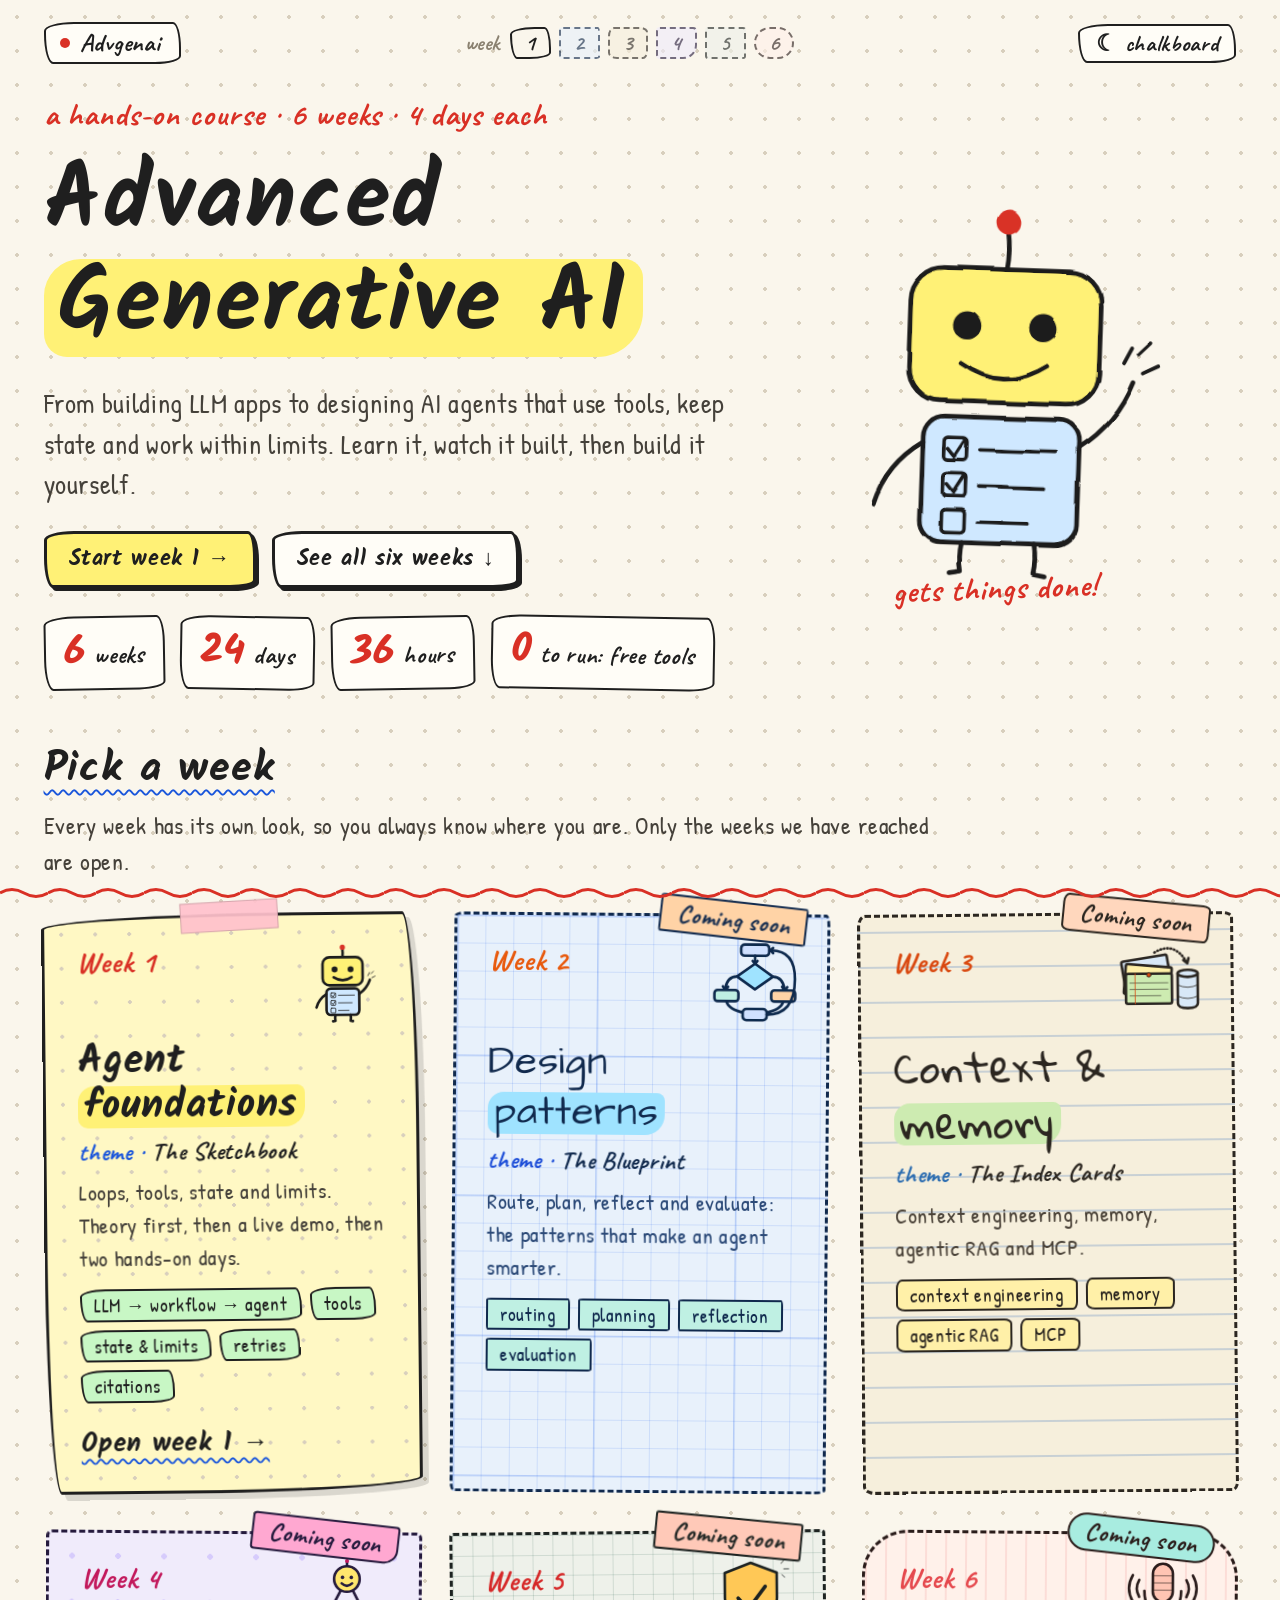
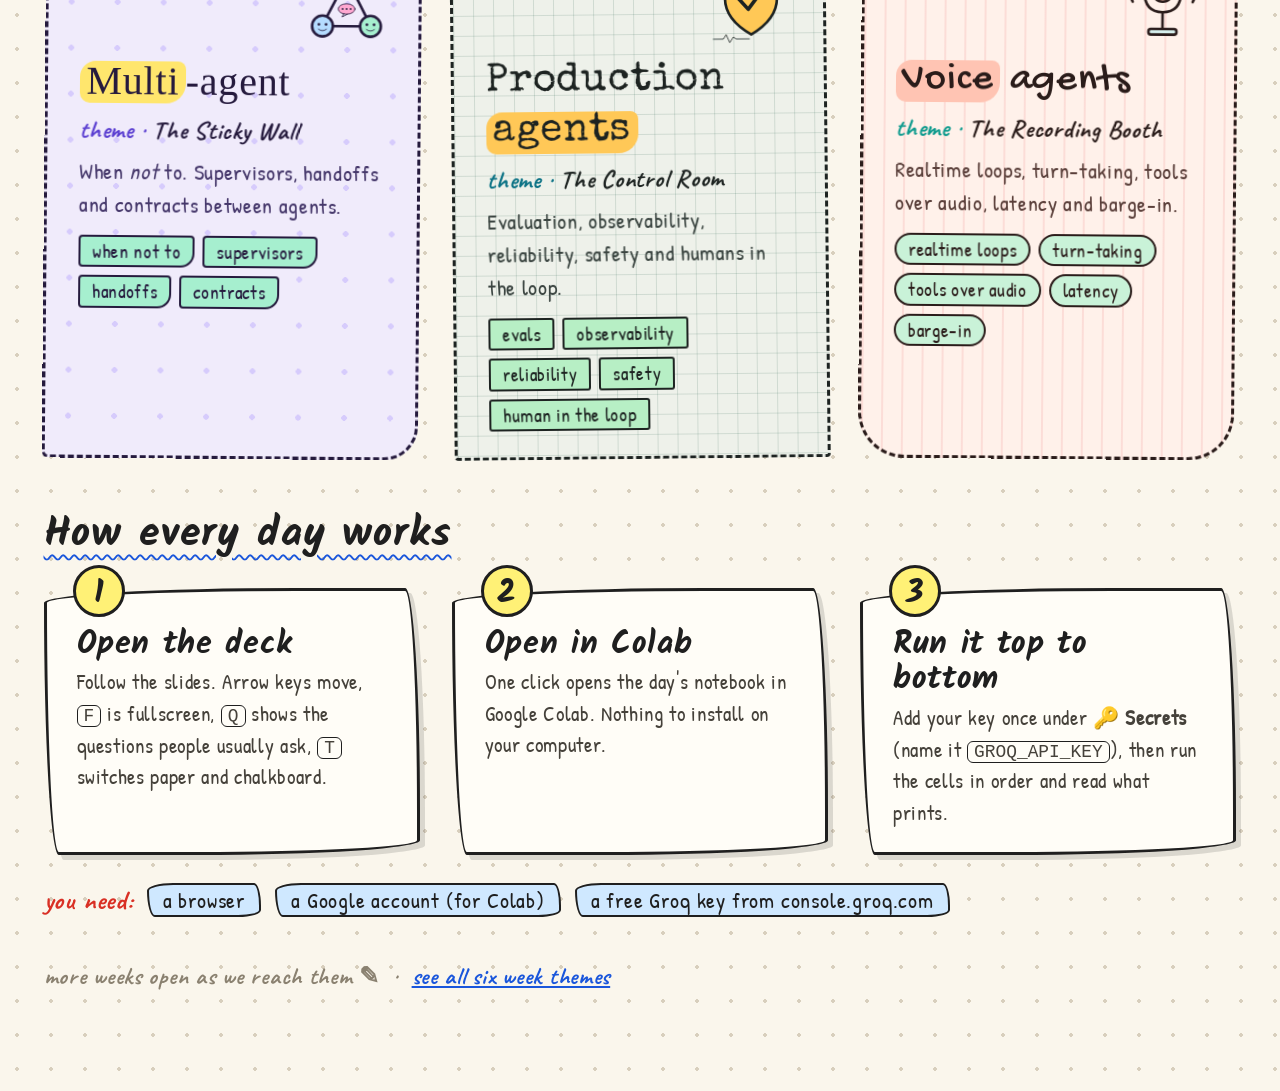
==== commit 220d683b: "Update references from "Agentic AI" to "Generative AI" in README, deck files, index, and class-1 HTM" ====
--- a/index.html
+++ b/index.html
@@ -3,7 +3,7 @@
 <head>
 <meta charset="UTF-8">
 <meta name="viewport" content="width=device-width, initial-scale=1">
-<title>Advgenai · Advanced Agentic AI</title>
+<title>Advgenai · Advanced Generative AI</title>
 <meta name="description" content="A hands-on course: build AI agents that use tools, keep state and work within limits. Six weeks, four days each.">
 <link rel="preconnect" href="https://fonts.googleapis.com">
 <link rel="preconnect" href="https://fonts.gstatic.com" crossorigin>
@@ -30,7 +30,7 @@
   <section class="hero">
     <div>
       <p class="note">a hands-on course · 6 weeks · 4 days each</p>
-      <h1>Advanced <mark>Agentic AI</mark></h1>
+      <h1>Advanced <mark>Generative AI</mark></h1>
       <p class="lede">From building LLM apps to designing AI agents that use tools, keep state and work within limits. Learn it, watch it built, then build it yourself.</p>
       <div class="cta">
         <a class="btn deck" href="week-1/index.html">Start week 1 →</a>
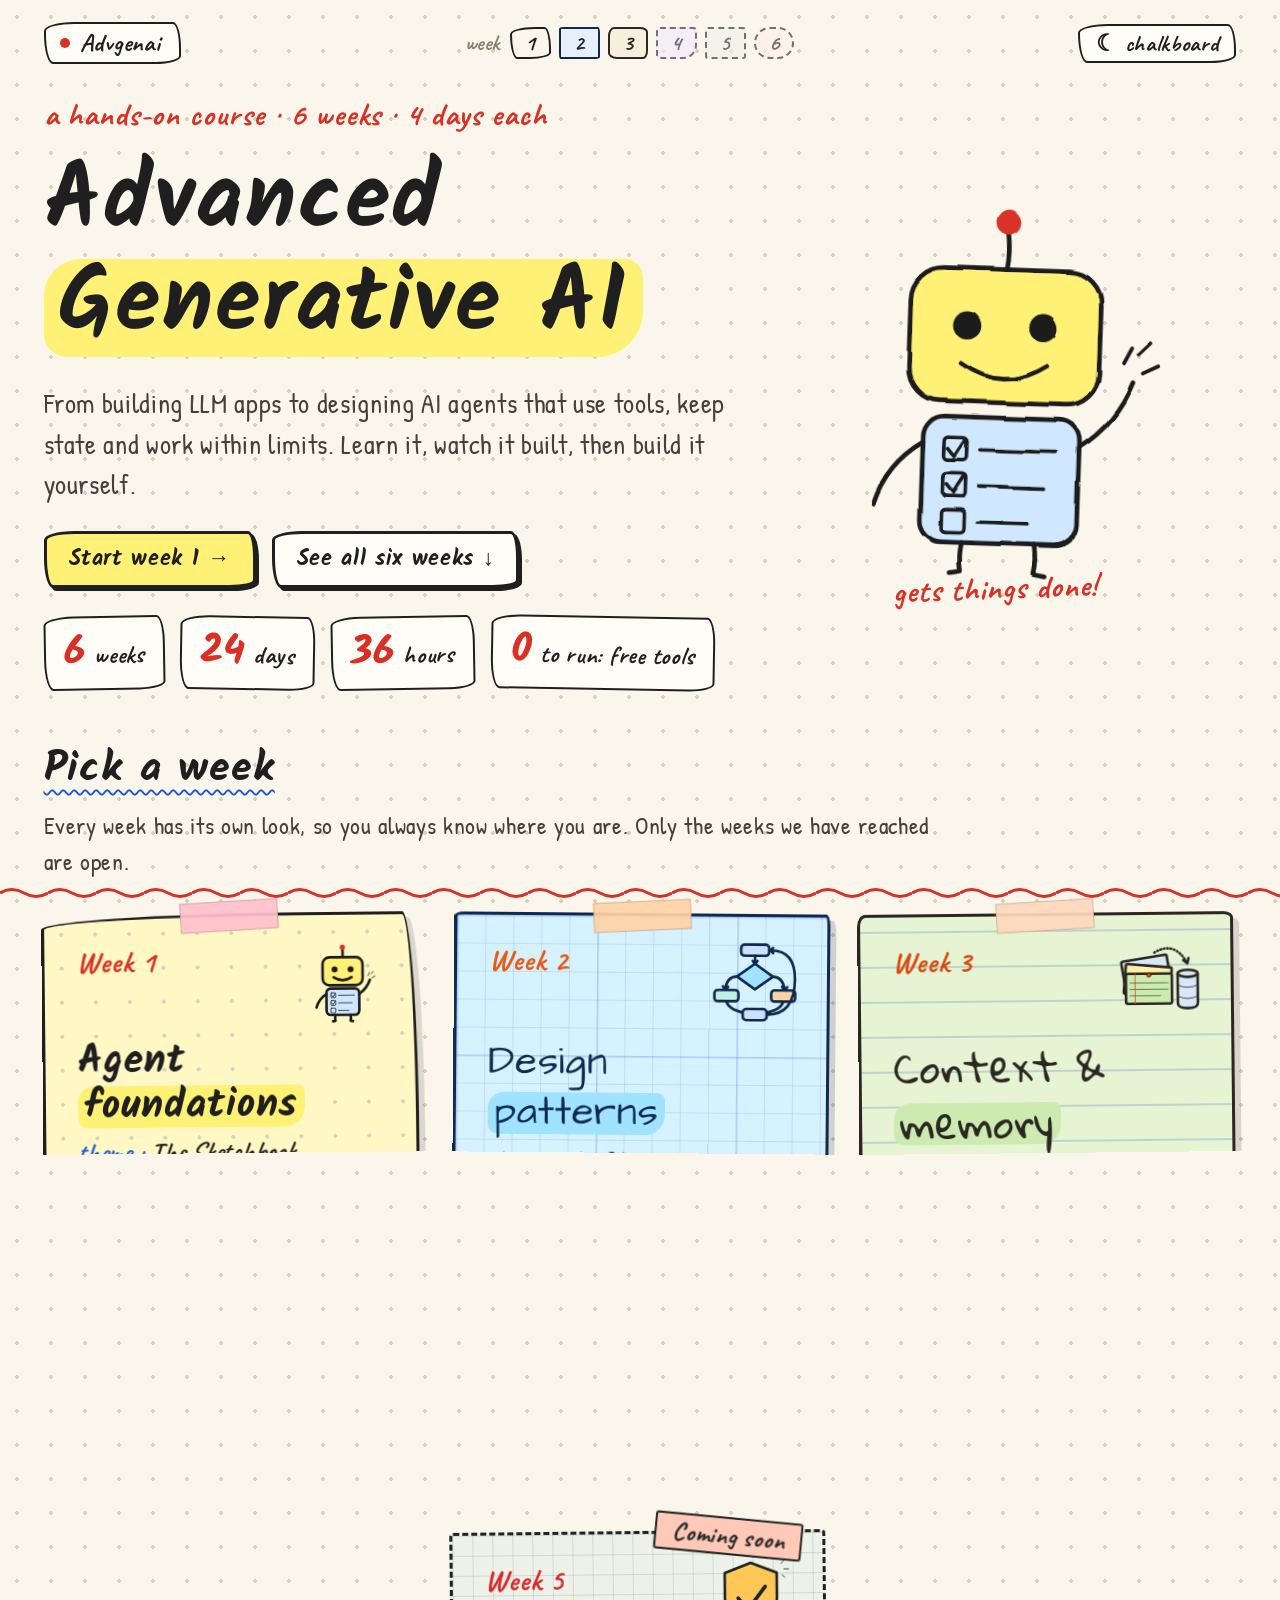
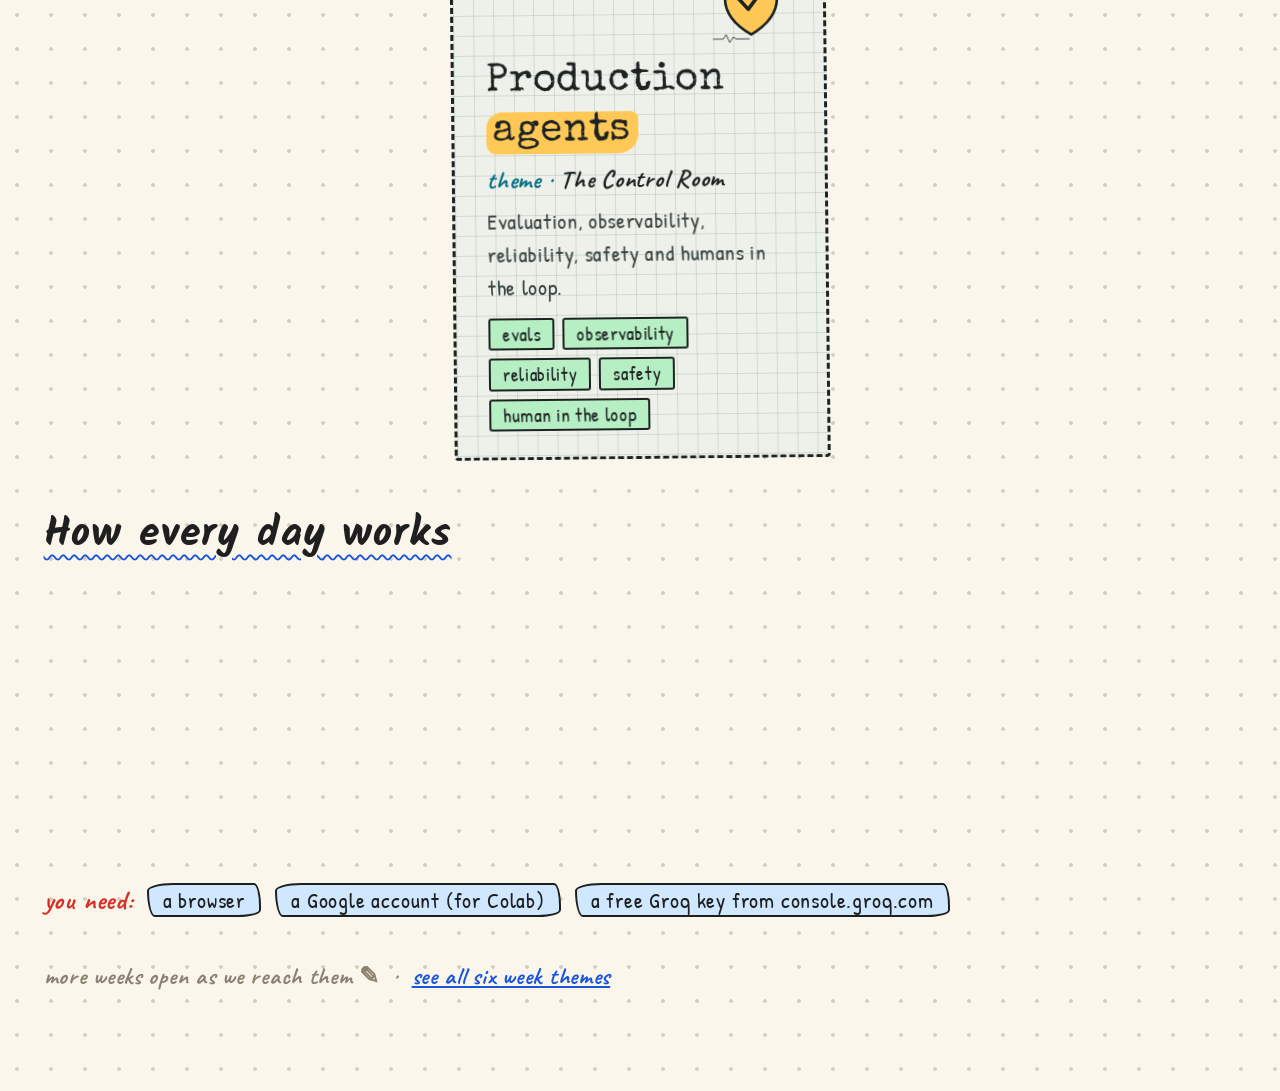
==== commit c50b18f4: "Add Week 2 content: Design patterns overview, daily tasks, and project details" ====
--- a/index.html
+++ b/index.html
@@ -23,7 +23,7 @@
 <div class="wrap">
   <header class="top">
     <a class="brand" href="index.html"><span class="dot"></span>Advgenai</a>
-    <nav class="weeks-nav" aria-label="Weeks"><span class="label">week</span><a class="wpill" data-week="1" href="week-1/index.html" title="Week 1 · Agent foundations">1</a><span class="wpill off" data-week="2" aria-disabled="true" title="Week 2 · Design patterns (coming soon)">2</span><span class="wpill off" data-week="3" aria-disabled="true" title="Week 3 · Context &amp; memory (coming soon)">3</span><span class="wpill off" data-week="4" aria-disabled="true" title="Week 4 · Multi-agent (coming soon)">4</span><span class="wpill off" data-week="5" aria-disabled="true" title="Week 5 · Production agents (coming soon)">5</span><span class="wpill off" data-week="6" aria-disabled="true" title="Week 6 · Voice agents (coming soon)">6</span></nav>
+    <nav class="weeks-nav" aria-label="Weeks"><span class="label">week</span><a class="wpill" data-week="1" href="week-1/index.html" title="Week 1 · Agent foundations">1</a><a class="wpill" data-week="2" href="week-2/index.html" title="Week 2 · Design patterns">2</a><a class="wpill" data-week="3" href="week-3/index.html" title="Week 3 · Context &amp; memory">3</a><span class="wpill off" data-week="4" aria-disabled="true" title="Week 4 · Multi-agent (coming soon)">4</span><span class="wpill off" data-week="5" aria-disabled="true" title="Week 5 · Production agents (coming soon)">5</span><span class="wpill off" data-week="6" aria-disabled="true" title="Week 6 · Voice agents (coming soon)">6</span></nav>
     <button class="theme" id="theme" type="button" aria-label="Switch between paper and chalkboard">☾ chalkboard</button>
   </header>
 
@@ -109,22 +109,22 @@
       <ul class="chips"><li>LLM → workflow → agent</li><li>tools</li><li>state &amp; limits</li><li>retries</li><li>citations</li></ul>
       <span class="go">Open week 1 →</span>
     </a>
-    <div class="card locked" data-week="2" aria-disabled="true">
-      <span class="soon">Coming soon</span>
+    <a class="card ready" data-week="2" href="week-2/index.html">
       <div class="head"><span class="tag">Week 2</span><span class="icon"><svg class="doodle" viewBox="0 0 420 440" aria-hidden="true"><g filter="url(#rough)"><rect class="fill-b" x="140" y="18" width="140" height="56" rx="18"/><rect class="ink" x="140" y="18" width="140" height="56" rx="18"/><path class="ink" d="M210 74 L210 112"/><path class="ink" d="M198 100 L210 114 L222 100"/><path class="fill-y" d="M210 114 L300 178 L210 242 L120 178 Z"/><path class="ink" d="M210 114 L300 178 L210 242 L120 178 Z"/><path class="ink" d="M120 178 Q70 180 62 240"/><path class="ink" d="M50 228 L62 244 L76 230"/><path class="ink" d="M300 178 Q350 180 358 240"/><path class="ink" d="M346 228 L358 244 L372 230"/><rect class="fill-g" x="8" y="246" width="120" height="56" rx="16"/><rect class="ink" x="8" y="246" width="120" height="56" rx="16"/><rect class="fill-p" x="292" y="246" width="120" height="56" rx="16"/><rect class="ink" x="292" y="246" width="120" height="56" rx="16"/><path class="ink" d="M68 302 Q78 344 160 360"/><path class="ink" d="M352 302 Q342 344 260 360"/><rect class="fill-b" x="150" y="340" width="120" height="56" rx="18"/><rect class="ink" x="150" y="340" width="120" height="56" rx="18"/><path class="ink" d="M270 368 Q410 368 410 190 Q410 46 290 46"/><path class="ink" d="M300 34 L286 46 L300 60"/></g><text x="210" y="52" style="font-size:28px;text-anchor:middle">task</text><text x="210" y="188" style="font-size:28px;text-anchor:middle">route</text><text x="68" y="284" style="font-size:28px;text-anchor:middle">plan</text><text x="352" y="284" style="font-size:28px;text-anchor:middle">tools</text><text x="210" y="376" style="font-size:28px;text-anchor:middle">reflect</text><text x="210" y="434" style="font-size:34px;text-anchor:middle" transform="rotate(-3 210 434)">patterns, not magic!</text></svg></span></div>
       <h3>Design <mark>patterns</mark></h3>
       <p class="theme-line">theme · <b>The Blueprint</b></p>
-      <p>Route, plan, reflect and evaluate: the patterns that make an agent smarter.</p>
-      <ul class="chips"><li>routing</li><li>planning</li><li>reflection</li><li>evaluation</li></ul>
-    </div>
-    <div class="card locked" data-week="3" aria-disabled="true">
-      <span class="soon">Coming soon</span>
+      <p>Chaining, routing, parallel workers, an evaluator loop and guardrails: the workflow patterns from the LangGraph docs.</p>
+      <ul class="chips"><li>routing</li><li>workers</li><li>evaluator loop</li><li>guardrails</li></ul>
+    <span class="go">Open week 2 →</span>
+    </a>
+    <a class="card ready" data-week="3" href="week-3/index.html">
       <div class="head"><span class="tag">Week 3</span><span class="icon"><svg class="doodle" viewBox="0 0 420 440" aria-hidden="true"><g filter="url(#rough)" transform="translate(0 24)"><g transform="rotate(-9 160 190)"><rect class="fill-b" x="40" y="70" width="230" height="150" rx="10"/><rect class="ink" x="40" y="70" width="230" height="150" rx="10"/></g><g transform="rotate(5 160 190)"><rect class="fill-g" x="40" y="110" width="230" height="150" rx="10"/><rect class="ink" x="40" y="110" width="230" height="150" rx="10"/></g><rect class="fill-y" x="46" y="150" width="230" height="150" rx="10"/><rect class="ink" x="46" y="150" width="230" height="150" rx="10"/><path class="ink" d="M66 196 H256 M66 228 H256 M66 260 H220" style="stroke-width:3"/><path class="ink" d="M92 150 V300" style="stroke:var(--pen-red);stroke-width:4"/><circle class="fill-r" cx="161" cy="156" r="11"/><circle class="ink" cx="161" cy="156" r="11" style="stroke-width:4"/><path class="fill-b" d="M305 150 V300 Q305 324 355 324 Q405 324 405 300 V150 Z"/><path class="ink" d="M305 150 V300 Q305 324 355 324 Q405 324 405 300 V150"/><ellipse class="fill-b" cx="355" cy="150" rx="50" ry="18"/><ellipse class="ink" cx="355" cy="150" rx="50" ry="18"/><path class="ink" d="M305 208 Q355 232 405 208 M305 264 Q355 288 405 264" style="stroke-width:4"/><path class="ink" d="M190 44 Q290 -14 352 96" style="stroke-dasharray:3 14"/><path class="ink" d="M334 84 L354 100 L360 74"/></g><text x="210" y="434" style="font-size:34px;text-anchor:middle" transform="rotate(-3 210 434)">remembers!</text></svg></span></div>
       <h3>Context &amp; <mark>memory</mark></h3>
       <p class="theme-line">theme · <b>The Index Cards</b></p>
       <p>Context engineering, memory, agentic RAG and MCP.</p>
       <ul class="chips"><li>context engineering</li><li>memory</li><li>agentic RAG</li><li>MCP</li></ul>
-    </div>
+      <span class="go">Open week 3 →</span>
+    </a>
     <div class="card locked" data-week="4" aria-disabled="true">
       <span class="soon">Coming soon</span>
       <div class="head"><span class="tag">Week 4</span><span class="icon"><svg class="doodle" viewBox="0 0 420 440" aria-hidden="true"><g filter="url(#rough)"><path class="ink" d="M180 157 L114 284"/><path class="ink" d="M240 157 L306 284"/><path class="ink" d="M142 336 L278 336"/><line class="ink" x1="210" y1="36" x2="210" y2="14"/><circle class="fill-r" cx="210" cy="10" r="10"/><circle class="fill-y" cx="210" cy="100" r="64"/><circle class="ink" cx="210" cy="100" r="64"/><circle class="dot" cx="188" cy="92" r="9"/><circle class="dot" cx="232" cy="92" r="9"/><path class="ink" d="M184 122 Q210 146 236 122"/><circle class="fill-b" cx="90" cy="336" r="52"/><circle class="ink" cx="90" cy="336" r="52"/><circle class="dot" cx="72" cy="328" r="7"/><circle class="dot" cx="108" cy="328" r="7"/><path class="ink" d="M70 352 Q90 368 110 352" style="stroke-width:4"/><circle class="fill-g" cx="330" cy="336" r="52"/><circle class="ink" cx="330" cy="336" r="52"/><circle class="dot" cx="312" cy="328" r="7"/><circle class="dot" cx="348" cy="328" r="7"/><path class="ink" d="M310 352 Q330 368 350 352" style="stroke-width:4"/><ellipse class="fill-p" cx="210" cy="250" rx="42" ry="26"/><ellipse class="ink" cx="210" cy="250" rx="42" ry="26" style="stroke-width:4"/><path class="ink" d="M196 272 L188 290 L214 276" style="stroke-width:4"/><circle class="dot" cx="190" cy="250" r="4.5"/><circle class="dot" cx="210" cy="250" r="4.5"/><circle class="dot" cx="230" cy="250" r="4.5"/></g><text x="210" y="434" style="font-size:34px;text-anchor:middle" transform="rotate(-3 210 434)">teamwork!</text></svg></span></div>
--- a/assets/css/site.css
+++ b/assets/css/site.css
@@ -289,6 +289,16 @@
 @media (max-width: 1239px) {
   .grid { grid-template-columns: repeat(2, minmax(0, 1fr)); }
 }
+/* ---- week page: what we built, day by day ---- */
+.recap { display: grid; grid-template-columns: repeat(2, minmax(0, 1fr)); gap: 26px; }
+@media (max-width: 820px) { .recap { grid-template-columns: 1fr; } }
+.recap .rc { border: 3px dashed var(--text); border-radius: var(--wobble); padding: 20px 26px 22px; background: var(--hl-yellow-soft); }
+.recap .rc h3 { font-size: 30px; margin-bottom: 6px; }
+.recap .rc h3 small { font: 700 26px var(--font-note); color: var(--pen-red); letter-spacing: var(--ls); margin-right: 8px; }
+.recap dt { font: 700 24px var(--font-note); color: var(--pen-red); margin-top: 10px; letter-spacing: var(--ls); }
+.recap dd { font-size: 20px; color: var(--muted); margin: 0; }
+.recap code { font-size: 0.9em; }
+
 @media (max-width: 1180px) {
   .day { grid-template-columns: 120px minmax(0, 1fr); }
   .day .actions { grid-column: 1 / -1; flex-direction: row; }
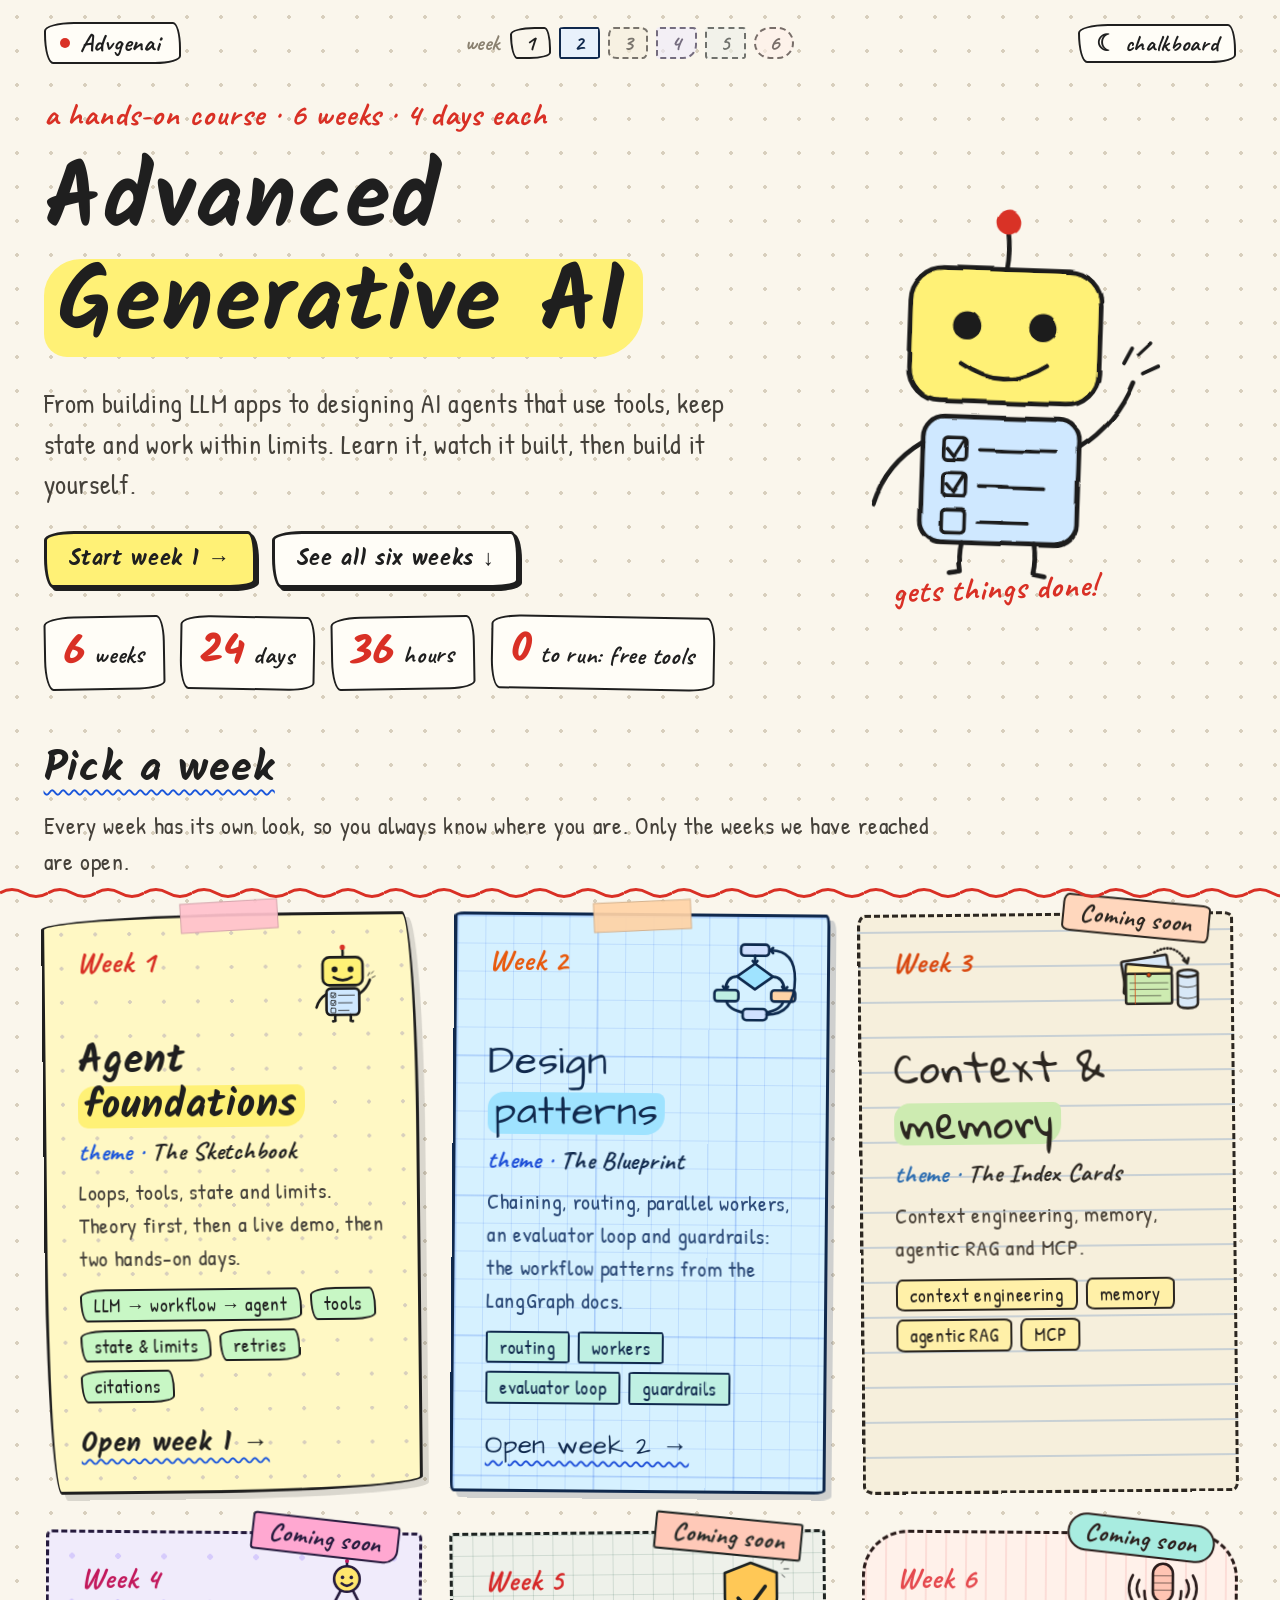
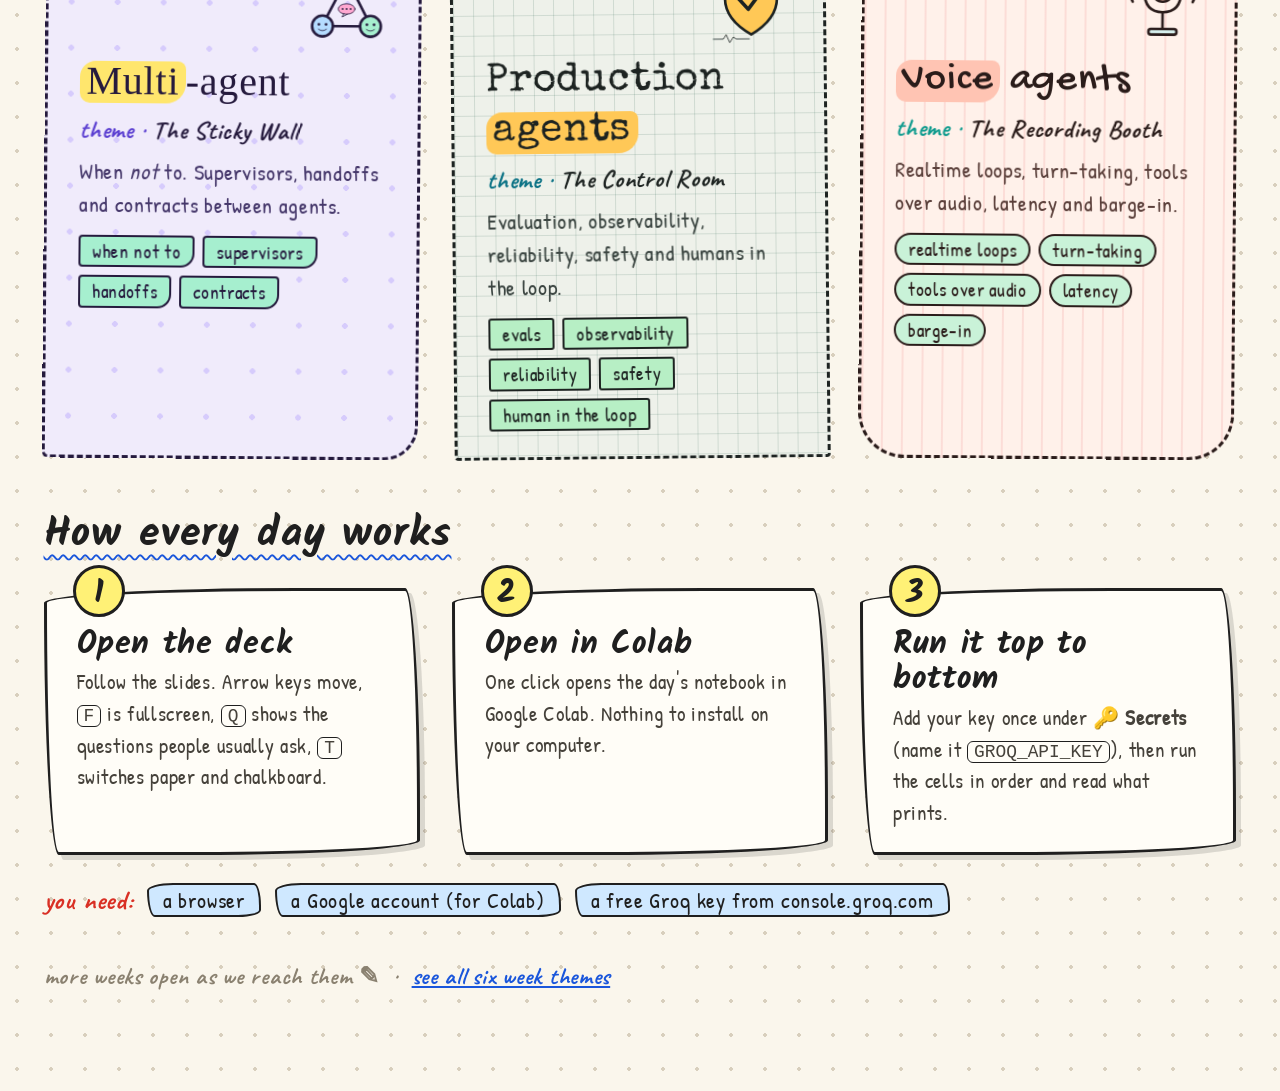
==== commit e5534d17: "Show Week 3 as coming soon until it is ready" ====
--- a/index.html
+++ b/index.html
@@ -23,7 +23,7 @@
 <div class="wrap">
   <header class="top">
     <a class="brand" href="index.html"><span class="dot"></span>Advgenai</a>
-    <nav class="weeks-nav" aria-label="Weeks"><span class="label">week</span><a class="wpill" data-week="1" href="week-1/index.html" title="Week 1 · Agent foundations">1</a><a class="wpill" data-week="2" href="week-2/index.html" title="Week 2 · Design patterns">2</a><a class="wpill" data-week="3" href="week-3/index.html" title="Week 3 · Context &amp; memory">3</a><span class="wpill off" data-week="4" aria-disabled="true" title="Week 4 · Multi-agent (coming soon)">4</span><span class="wpill off" data-week="5" aria-disabled="true" title="Week 5 · Production agents (coming soon)">5</span><span class="wpill off" data-week="6" aria-disabled="true" title="Week 6 · Voice agents (coming soon)">6</span></nav>
+    <nav class="weeks-nav" aria-label="Weeks"><span class="label">week</span><a class="wpill" data-week="1" href="week-1/index.html" title="Week 1 · Agent foundations">1</a><a class="wpill" data-week="2" href="week-2/index.html" title="Week 2 · Design patterns">2</a><span class="wpill off" data-week="3" aria-disabled="true" title="Week 3 · Context &amp; memory (coming soon)">3</span><span class="wpill off" data-week="4" aria-disabled="true" title="Week 4 · Multi-agent (coming soon)">4</span><span class="wpill off" data-week="5" aria-disabled="true" title="Week 5 · Production agents (coming soon)">5</span><span class="wpill off" data-week="6" aria-disabled="true" title="Week 6 · Voice agents (coming soon)">6</span></nav>
     <button class="theme" id="theme" type="button" aria-label="Switch between paper and chalkboard">☾ chalkboard</button>
   </header>
 
@@ -117,14 +117,14 @@
       <ul class="chips"><li>routing</li><li>workers</li><li>evaluator loop</li><li>guardrails</li></ul>
     <span class="go">Open week 2 →</span>
     </a>
-    <a class="card ready" data-week="3" href="week-3/index.html">
+    <div class="card locked" data-week="3" aria-disabled="true">
+      <span class="soon">Coming soon</span>
       <div class="head"><span class="tag">Week 3</span><span class="icon"><svg class="doodle" viewBox="0 0 420 440" aria-hidden="true"><g filter="url(#rough)" transform="translate(0 24)"><g transform="rotate(-9 160 190)"><rect class="fill-b" x="40" y="70" width="230" height="150" rx="10"/><rect class="ink" x="40" y="70" width="230" height="150" rx="10"/></g><g transform="rotate(5 160 190)"><rect class="fill-g" x="40" y="110" width="230" height="150" rx="10"/><rect class="ink" x="40" y="110" width="230" height="150" rx="10"/></g><rect class="fill-y" x="46" y="150" width="230" height="150" rx="10"/><rect class="ink" x="46" y="150" width="230" height="150" rx="10"/><path class="ink" d="M66 196 H256 M66 228 H256 M66 260 H220" style="stroke-width:3"/><path class="ink" d="M92 150 V300" style="stroke:var(--pen-red);stroke-width:4"/><circle class="fill-r" cx="161" cy="156" r="11"/><circle class="ink" cx="161" cy="156" r="11" style="stroke-width:4"/><path class="fill-b" d="M305 150 V300 Q305 324 355 324 Q405 324 405 300 V150 Z"/><path class="ink" d="M305 150 V300 Q305 324 355 324 Q405 324 405 300 V150"/><ellipse class="fill-b" cx="355" cy="150" rx="50" ry="18"/><ellipse class="ink" cx="355" cy="150" rx="50" ry="18"/><path class="ink" d="M305 208 Q355 232 405 208 M305 264 Q355 288 405 264" style="stroke-width:4"/><path class="ink" d="M190 44 Q290 -14 352 96" style="stroke-dasharray:3 14"/><path class="ink" d="M334 84 L354 100 L360 74"/></g><text x="210" y="434" style="font-size:34px;text-anchor:middle" transform="rotate(-3 210 434)">remembers!</text></svg></span></div>
       <h3>Context &amp; <mark>memory</mark></h3>
       <p class="theme-line">theme · <b>The Index Cards</b></p>
       <p>Context engineering, memory, agentic RAG and MCP.</p>
       <ul class="chips"><li>context engineering</li><li>memory</li><li>agentic RAG</li><li>MCP</li></ul>
-      <span class="go">Open week 3 →</span>
-    </a>
+    </div>
     <div class="card locked" data-week="4" aria-disabled="true">
       <span class="soon">Coming soon</span>
       <div class="head"><span class="tag">Week 4</span><span class="icon"><svg class="doodle" viewBox="0 0 420 440" aria-hidden="true"><g filter="url(#rough)"><path class="ink" d="M180 157 L114 284"/><path class="ink" d="M240 157 L306 284"/><path class="ink" d="M142 336 L278 336"/><line class="ink" x1="210" y1="36" x2="210" y2="14"/><circle class="fill-r" cx="210" cy="10" r="10"/><circle class="fill-y" cx="210" cy="100" r="64"/><circle class="ink" cx="210" cy="100" r="64"/><circle class="dot" cx="188" cy="92" r="9"/><circle class="dot" cx="232" cy="92" r="9"/><path class="ink" d="M184 122 Q210 146 236 122"/><circle class="fill-b" cx="90" cy="336" r="52"/><circle class="ink" cx="90" cy="336" r="52"/><circle class="dot" cx="72" cy="328" r="7"/><circle class="dot" cx="108" cy="328" r="7"/><path class="ink" d="M70 352 Q90 368 110 352" style="stroke-width:4"/><circle class="fill-g" cx="330" cy="336" r="52"/><circle class="ink" cx="330" cy="336" r="52"/><circle class="dot" cx="312" cy="328" r="7"/><circle class="dot" cx="348" cy="328" r="7"/><path class="ink" d="M310 352 Q330 368 350 352" style="stroke-width:4"/><ellipse class="fill-p" cx="210" cy="250" rx="42" ry="26"/><ellipse class="ink" cx="210" cy="250" rx="42" ry="26" style="stroke-width:4"/><path class="ink" d="M196 272 L188 290 L214 276" style="stroke-width:4"/><circle class="dot" cx="190" cy="250" r="4.5"/><circle class="dot" cx="210" cy="250" r="4.5"/><circle class="dot" cx="230" cy="250" r="4.5"/></g><text x="210" y="434" style="font-size:34px;text-anchor:middle" transform="rotate(-3 210 434)">teamwork!</text></svg></span></div>
